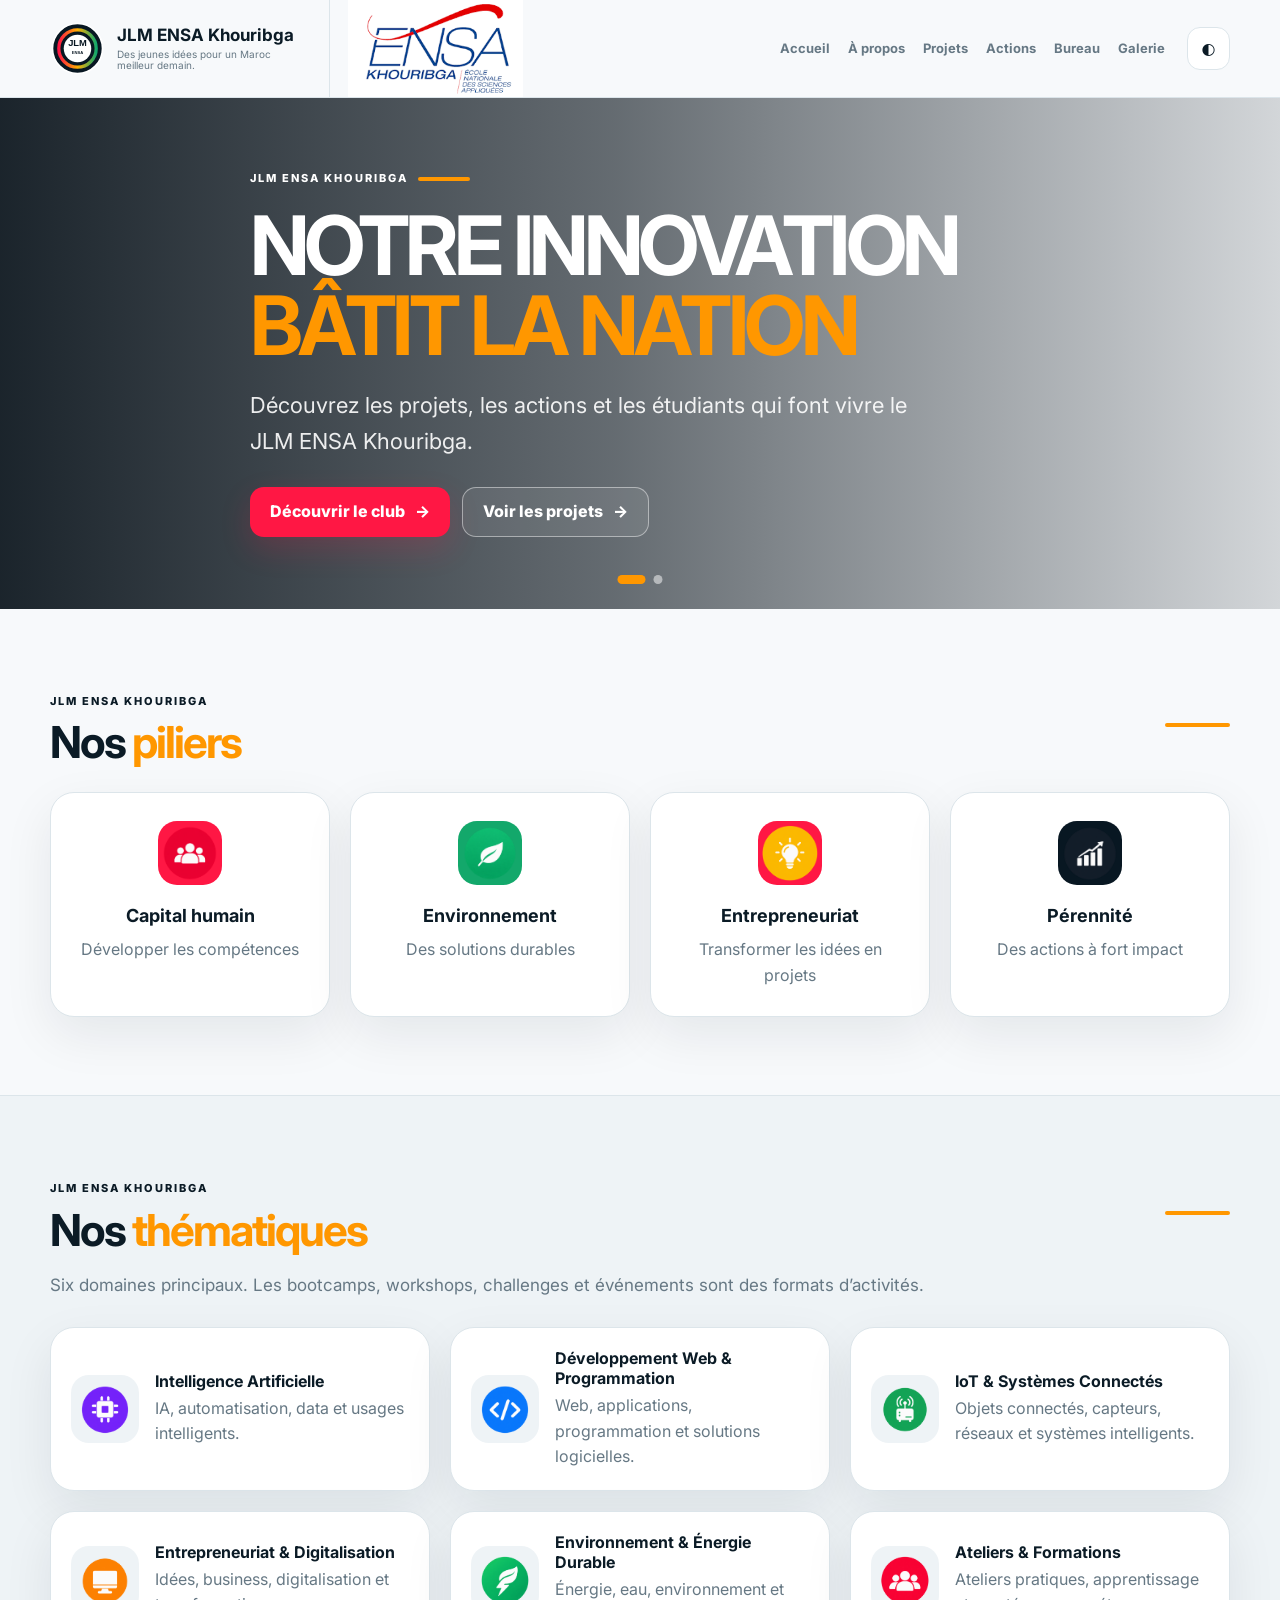
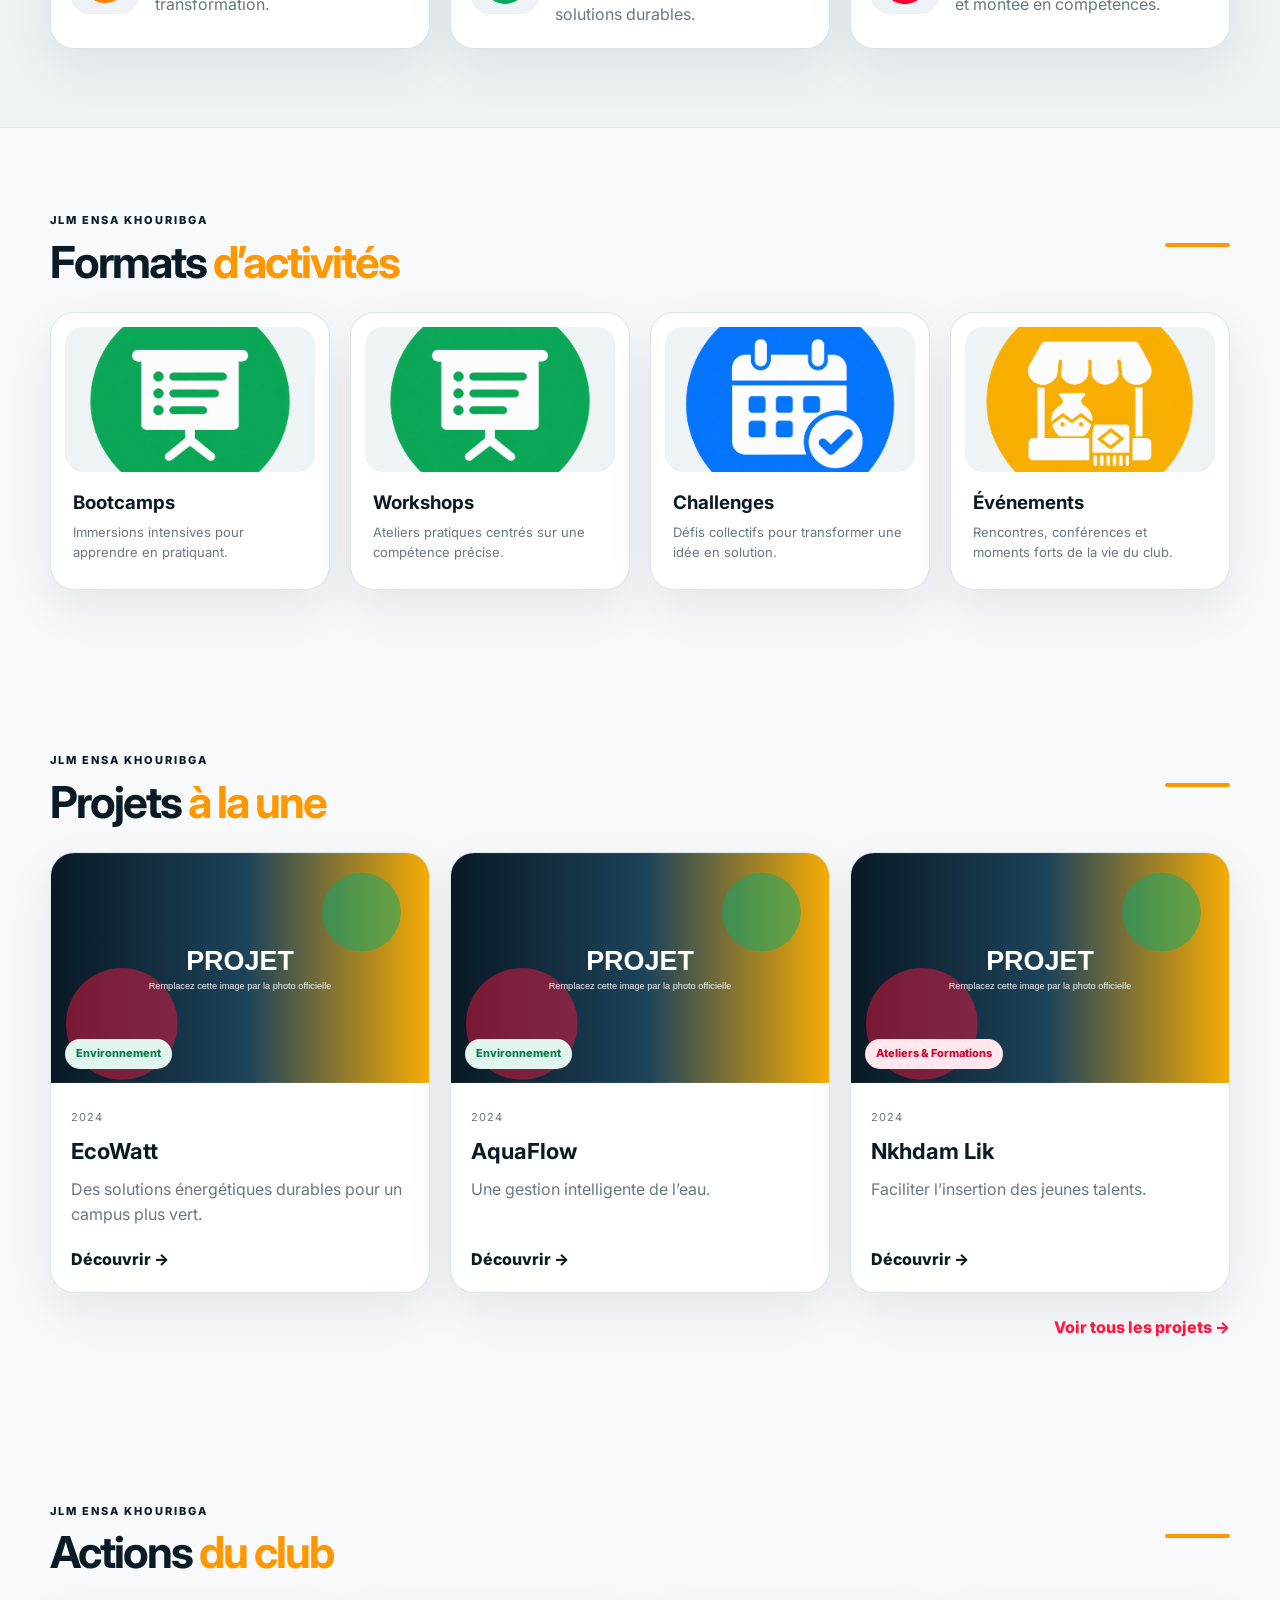
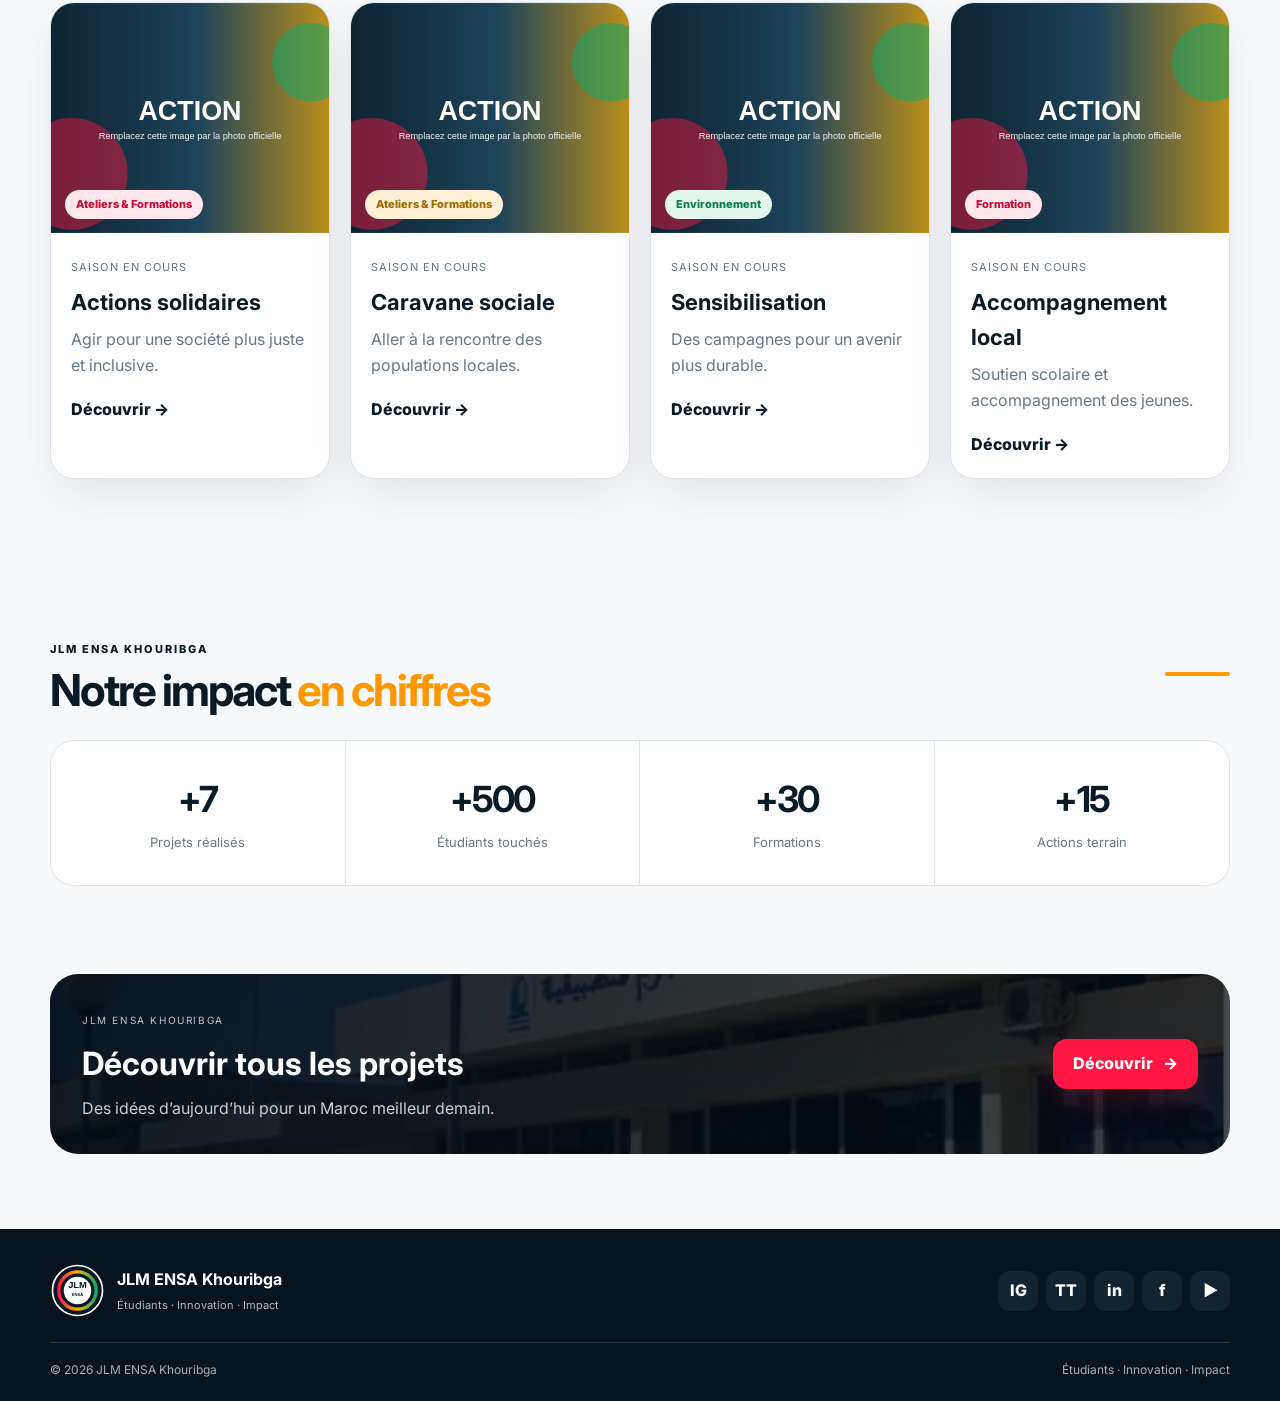
==== index.html @ 19108108 "Rebuild complete JLM ENSA Khouribga website" ====
<!doctype html><html lang="fr"><head><meta charset="utf-8"><meta name="viewport" content="width=device-width,initial-scale=1"><meta name="theme-color" content="#081722"><meta name="description" content="JLM ENSA Khouribga — Étudiants, Innovation, Impact."><title>JLM ENSA Khouribga</title><link rel="icon" href="assets/logo-jlm.svg"><link rel="stylesheet" href="css/style.css"></head><body data-page="home"><div id="app"></div><script src="js/data.js"></script><script src="js/app.js"></script></body></html>
---- css/style.css ----
@import url('https://fonts.googleapis.com/css2?family=Inter:wght@400;500;600;700;800;900&display=swap');
:root{--bg:#f7f9fb;--surface:#fff;--surface2:#eef3f6;--text:#0b1b26;--muted:#667884;--line:#dce5ea;--dark:#081722;--red:#ff1744;--green:#13a86b;--yellow:#ff9700;--shadow:0 18px 50px rgba(8,23,34,.08);--r:24px;--max:1180px}
html.dark{--bg:#071018;--surface:#0c1822;--surface2:#11232e;--text:#f5f8fa;--muted:#9eb0bd;--line:#243844;--shadow:0 18px 50px rgba(0,0,0,.25)}
*{box-sizing:border-box}html{scroll-behavior:smooth}body{margin:0;background:var(--bg);color:var(--text);font-family:Inter,system-ui,sans-serif;line-height:1.6}a{color:inherit;text-decoration:none}button{font:inherit}img{display:block;max-width:100%}.container{width:min(calc(100% - 40px),var(--max));margin:auto}.section{padding:78px 0}.alt{background:var(--surface2);border-block:1px solid var(--line)}
.site-header{position:sticky;top:0;z-index:20;background:color-mix(in srgb,var(--bg) 92%,transparent);backdrop-filter:blur(16px);border-bottom:1px solid var(--line)}.header-inner{min-height:82px;display:flex;align-items:center;gap:22px}.brand{display:flex;align-items:center;gap:12px;min-width:255px}.brand img{width:55px;height:55px}.brand span{display:flex;flex-direction:column;line-height:1.1}.brand b{font-size:17px}.brand small{margin-top:5px;color:var(--muted);font-size:10px;max-width:190px}.ensa-mark{border-left:1px solid var(--line);padding-left:18px}.ensa-mark img{width:175px}.main-nav{margin-left:auto;display:flex;gap:18px;align-items:center}.main-nav a{font-size:13px;font-weight:700;color:var(--muted)}.main-nav a:hover{color:var(--text)}.header-actions{display:flex;gap:8px}.icon-btn{width:43px;height:43px;border:1px solid var(--line);border-radius:13px;background:var(--surface);color:var(--text);cursor:pointer}.menu-toggle{display:none}
.hero{position:relative;min-height:500px;display:flex;align-items:center;background-image:var(--hero);background-position:center;background-size:cover;color:#fff;overflow:hidden}.hero.compact{min-height:360px}.hero-shade{position:absolute;inset:0;background:linear-gradient(90deg,rgba(3,13,21,.9),rgba(3,13,21,.6) 48%,rgba(3,13,21,.15))}.hero-content{position:relative;z-index:2;padding:72px 0;max-width:780px}.eyebrow,.kicker{text-transform:uppercase;letter-spacing:.18em;font-size:11px;font-weight:800}.eyebrow{display:flex;align-items:center;gap:10px}.eyebrow b{width:52px;height:4px;background:var(--yellow);border-radius:99px}.hero h1{font-size:clamp(44px,7vw,82px);line-height:.98;letter-spacing:-.055em;text-transform:uppercase;margin:18px 0}.hero h1 strong{color:var(--yellow)}.hero p{font-size:clamp(17px,2vw,22px);max-width:690px;color:rgba(255,255,255,.9)}.hero-actions{display:flex;flex-wrap:wrap;gap:12px;margin-top:28px}.btn{display:inline-flex;align-items:center;justify-content:center;gap:10px;min-height:50px;padding:0 20px;border:0;border-radius:14px;background:var(--red);color:#fff;font-weight:800;cursor:pointer;box-shadow:0 12px 30px rgba(255,23,68,.18);transition:.2s}.btn:hover{transform:translateY(-2px)}.btn.ghost{background:rgba(255,255,255,.08);border:1px solid rgba(255,255,255,.45);box-shadow:none}.darkbtn{color:var(--text);background:var(--surface);border:1px solid var(--line)}
.section-heading{display:flex;align-items:center;justify-content:space-between;gap:18px;margin-bottom:28px}.section-heading h2{font-size:clamp(30px,4vw,44px);line-height:1;margin:8px 0 0;letter-spacing:-.045em}.section-heading h2 em{font-style:normal;color:var(--yellow)}.section-heading i{width:65px;height:4px;border-radius:99px;background:var(--yellow)}.intro{color:var(--muted);font-size:17px;margin:-8px 0 28px}.grid{display:grid;gap:20px}.grid.two{grid-template-columns:repeat(2,1fr)}.grid.three{grid-template-columns:repeat(3,1fr)}.grid.four{grid-template-columns:repeat(4,1fr)}
.mini-card,.theme,.format,.info,.prose,.person,.leader,.card,.detail-head>div,.detail-head article,.detail-body aside,.detail-body article,.qr{border:1px solid var(--line);background:var(--surface);border-radius:var(--r);box-shadow:var(--shadow)}.mini-card{padding:28px 20px;text-align:center}.round{width:64px;height:64px;border-radius:19px;display:grid;place-items:center;margin:0 auto 17px;color:#fff;overflow:hidden;font-weight:900;font-size:22px}.round img{width:100%;height:100%;object-fit:contain}.red{background:var(--red)}.green{background:var(--green)}.yellow{background:var(--yellow)}.blue{background:#2e7df6}.purple{background:#7b61ff}.dark{background:var(--dark)}.mini-card h3{margin:0 0 6px;font-size:18px}.mini-card p,.theme p,.format p,.info p,.prose p,.person small{margin:0;color:var(--muted)}
.theme{display:flex;align-items:center;gap:16px;padding:20px}.theme-icon{width:68px;height:68px;flex:0 0 68px;border-radius:18px;background:var(--surface2);padding:5px}.theme-icon img{width:100%;height:100%;object-fit:contain;border-radius:50%}.theme h3{font-size:16px;line-height:1.25;margin:0 0 5px}.format{padding:14px}.format>div{height:145px;border-radius:18px;background:var(--surface2);overflow:hidden}.format img{width:100%;height:100%;object-fit:cover}.format h3{margin:16px 8px 4px}.format p{margin:0 8px 12px;font-size:13px}.card{overflow:hidden;display:flex;flex-direction:column;transition:.2s}.card:hover{transform:translateY(-5px);box-shadow:0 26px 60px rgba(8,23,34,.13)}.card-media{position:relative;height:230px;background:var(--surface2)}.card-media img{width:100%;height:100%;object-fit:cover}.pill{position:absolute;left:14px;bottom:14px;border-radius:99px;padding:6px 11px;font-size:11px;font-weight:800;background:#fff;color:#111}.pill.red{background:#ffe7ed;color:#c60a31}.pill.green{background:#e2f6ed;color:#087d4e}.pill.yellow{background:#fff0d6;color:#9c6a00}.card-body{padding:20px}.card-body small{color:var(--muted);font-size:11px;text-transform:uppercase;letter-spacing:.1em}.card-body h3{margin:6px 0 7px;font-size:22px}.card-body p{color:var(--muted);min-height:52px;margin:0 0 18px}.card-body>b,.section-link a{font-weight:800}.section-link{margin-top:22px;text-align:right}.section-link a{color:var(--red)}
.stats{display:grid;grid-template-columns:repeat(4,1fr);border:1px solid var(--line);background:var(--surface);border-radius:var(--r);overflow:hidden}.stats div{text-align:center;padding:30px 12px;border-right:1px solid var(--line)}.stats div:last-child{border-right:0}.stats b{display:block;font-size:36px;letter-spacing:-.05em}.stats span{color:var(--muted);font-size:13px}.cta{margin-top:10px;margin-bottom:75px;padding:32px;border-radius:28px;background:linear-gradient(100deg,rgba(3,13,21,.95),rgba(3,13,21,.72)),url('../assets/photos/hero/ensa-campus.png') center/cover;color:#fff;display:flex;align-items:center;justify-content:space-between;gap:20px}.cta>div>span{font-size:10px;letter-spacing:.16em;color:#b9c7cf}.cta h2{font-size:32px;margin:7px 0}.cta p{margin:0;color:#c5d0d6}
.info{padding:30px;display:flex;gap:18px;align-items:flex-start}.info .round{margin:0;flex:0 0 64px}.info h2{margin:2px 0 7px}.prose{padding:34px}.prose p{font-size:17px}.prose p+p{margin-top:16px}.filters{display:flex;flex-wrap:wrap;gap:9px;margin-bottom:26px}.filters button{border:1px solid var(--line);background:var(--surface);color:var(--text);border-radius:99px;padding:10px 14px;font-weight:700;cursor:pointer}.filters button.active{background:var(--red);color:#fff;border-color:var(--red)}.filter-item[hidden]{display:none!important}
.leader{padding:24px;display:grid;grid-template-columns:290px 1fr;gap:30px;align-items:center}.leader>div:first-child img{width:100%;aspect-ratio:1;border-radius:20px;object-fit:cover}.leader h1{font-size:clamp(34px,5vw,56px);margin:12px 0 0;letter-spacing:-.05em}.leader h3{color:var(--muted);margin:3px 0 15px}.leader p{color:var(--muted);font-size:20px;font-style:italic}.person{overflow:hidden}.person>img{width:100%;aspect-ratio:4/3;object-fit:cover}.person>div{padding:17px;position:relative}.person .round{width:48px;height:48px;border:4px solid var(--surface);position:absolute;top:-28px;left:15px;margin:0}.person h3{margin:18px 0 3px}.person b,.person small{display:block}.person small{margin-top:3px}
.gallery{display:grid;grid-template-columns:repeat(3,1fr);gap:20px}.gallery-item{position:relative;min-height:310px;border:1px solid var(--line);border-radius:24px;overflow:hidden;background:var(--surface)}.gallery-item img{width:100%;height:100%;min-height:310px;object-fit:cover}.gallery-item>div{position:absolute;inset:auto 0 0;padding:55px 20px 18px;background:linear-gradient(transparent,rgba(0,0,0,.78));color:#fff}.gallery-item b,.gallery-item span{display:block}.gallery-item span{font-size:12px;color:#d5dfe4;margin-top:3px}
.back{display:inline-block;color:var(--muted);font-weight:800;margin-bottom:20px}.detail-head{display:grid;grid-template-columns:1.25fr .75fr;gap:22px}.detail-head>div{min-height:410px;overflow:hidden}.detail-head>div img{width:100%;height:100%;object-fit:cover}.detail-head article{padding:34px;display:flex;flex-direction:column;justify-content:center}.detail-head article small{color:var(--muted);margin-top:15px}.detail-head h1{font-size:clamp(44px,6vw,72px);line-height:.98;letter-spacing:-.055em;margin:14px 0}.detail-head p{font-size:20px;color:var(--muted)}.detail-body{display:grid;grid-template-columns:1.25fr .75fr;gap:22px;margin-top:22px}.detail-body article{padding:10px 28px 32px;box-shadow:none}.detail-body article .section-heading{margin-top:28px}.detail-body article>p{color:var(--muted);font-size:17px}.detail-body ul{padding-left:20px}.detail-body li{padding:9px 0;color:var(--muted)}.result-grid{display:grid;grid-template-columns:repeat(3,1fr);gap:10px}.result-grid div{border:1px solid var(--line);border-radius:15px;padding:16px}.result-grid b,.result-grid span{display:block}.result-grid b{color:var(--red);font-size:12px}.result-grid span{font-weight:700;margin-top:5px}.detail-body aside{height:max-content;padding:24px;position:sticky;top:105px}.detail-body aside span{font-size:10px;letter-spacing:.15em;color:var(--muted)}.detail-body aside h3{font-size:28px;margin:7px 0}.detail-body aside p{color:var(--muted)}
.empty{text-align:center;min-height:55vh}.empty h1{font-size:48px}.qr{margin:70px auto;padding:36px;display:grid;grid-template-columns:1fr 320px;gap:30px;align-items:center}.qr h1{font-size:clamp(36px,5vw,60px);line-height:1;margin:12px 0}.qr p{color:var(--muted);font-size:17px}.qr code{display:block;padding:12px;border-radius:12px;background:var(--surface2);word-break:break-all;margin:20px 0;color:var(--muted)}.qrbox{display:grid;place-items:center;min-height:300px;background:#fff;border-radius:22px;border:1px solid var(--line)}
footer{background:#07141d;color:#fff;padding:34px 0 22px}.footer-top{display:flex;justify-content:space-between;align-items:center;gap:20px;padding-bottom:24px;border-bottom:1px solid rgba(255,255,255,.14)}.footer-brand{display:flex;align-items:center;gap:12px}.footer-brand img{width:55px}.footer-brand small{display:block;color:#a8bbc6;font-size:11px;margin-top:4px}.socials{display:flex;gap:8px}.socials a{width:40px;height:40px;border-radius:12px;background:#102531;display:grid;place-items:center;font-weight:800}.footer-bottom{display:flex;justify-content:space-between;gap:20px;padding-top:17px;color:#9fb2bd;font-size:12px}
.home .slide{position:absolute;inset:0;background:var(--hero) center/cover;opacity:0;transform:scale(1.03);transition:opacity .8s,transform 1.2s}.home .slide.active{opacity:1;transform:scale(1)}.home .hero-shade{z-index:1}.home .hero-content{z-index:2}.dots{position:absolute;z-index:4;bottom:25px;left:50%;transform:translateX(-50%);display:flex;gap:8px}.dots button{width:9px;height:9px;border:0;border-radius:99px;background:rgba(255,255,255,.5);padding:0;cursor:pointer}.dots button.active{width:28px;background:var(--yellow)}
@media(max-width:1050px){.main-nav{display:none;position:absolute;left:0;right:0;top:82px;background:var(--bg);border-bottom:1px solid var(--line);padding:18px 20px;flex-direction:column;align-items:stretch}.main-nav.open{display:flex}.menu-toggle{display:block}.ensa-mark{display:none}.grid.four{grid-template-columns:repeat(2,1fr)}}
@media(max-width:760px){.container{width:min(calc(100% - 24px),var(--max))}.section{padding:52px 0}.brand{min-width:0}.brand img{width:48px}.brand b{font-size:14px}.brand small{font-size:9px}.hero,.hero.compact{min-height:430px}.hero-content{padding:58px 0}.hero h1{font-size:48px}.hero-actions{flex-direction:column;align-items:stretch}.grid.two,.grid.three,.grid.four,.gallery,.detail-head,.detail-body,.qr{grid-template-columns:1fr}.stats{grid-template-columns:1fr 1fr}.stats div{border-bottom:1px solid var(--line)}.stats div:nth-child(2){border-right:0}.stats div:nth-child(3),.stats div:nth-child(4){border-bottom:0}.leader{grid-template-columns:1fr}.result-grid{grid-template-columns:1fr}.cta{flex-direction:column;align-items:flex-start}.footer-top,.footer-bottom{flex-direction:column;align-items:flex-start}.detail-body aside{position:static}.gallery-item{min-height:250px}.gallery-item img{min-height:250px}}
@media(prefers-reduced-motion:reduce){*{scroll-behavior:auto!important;transition:none!important}.home .slide{transition:none}}
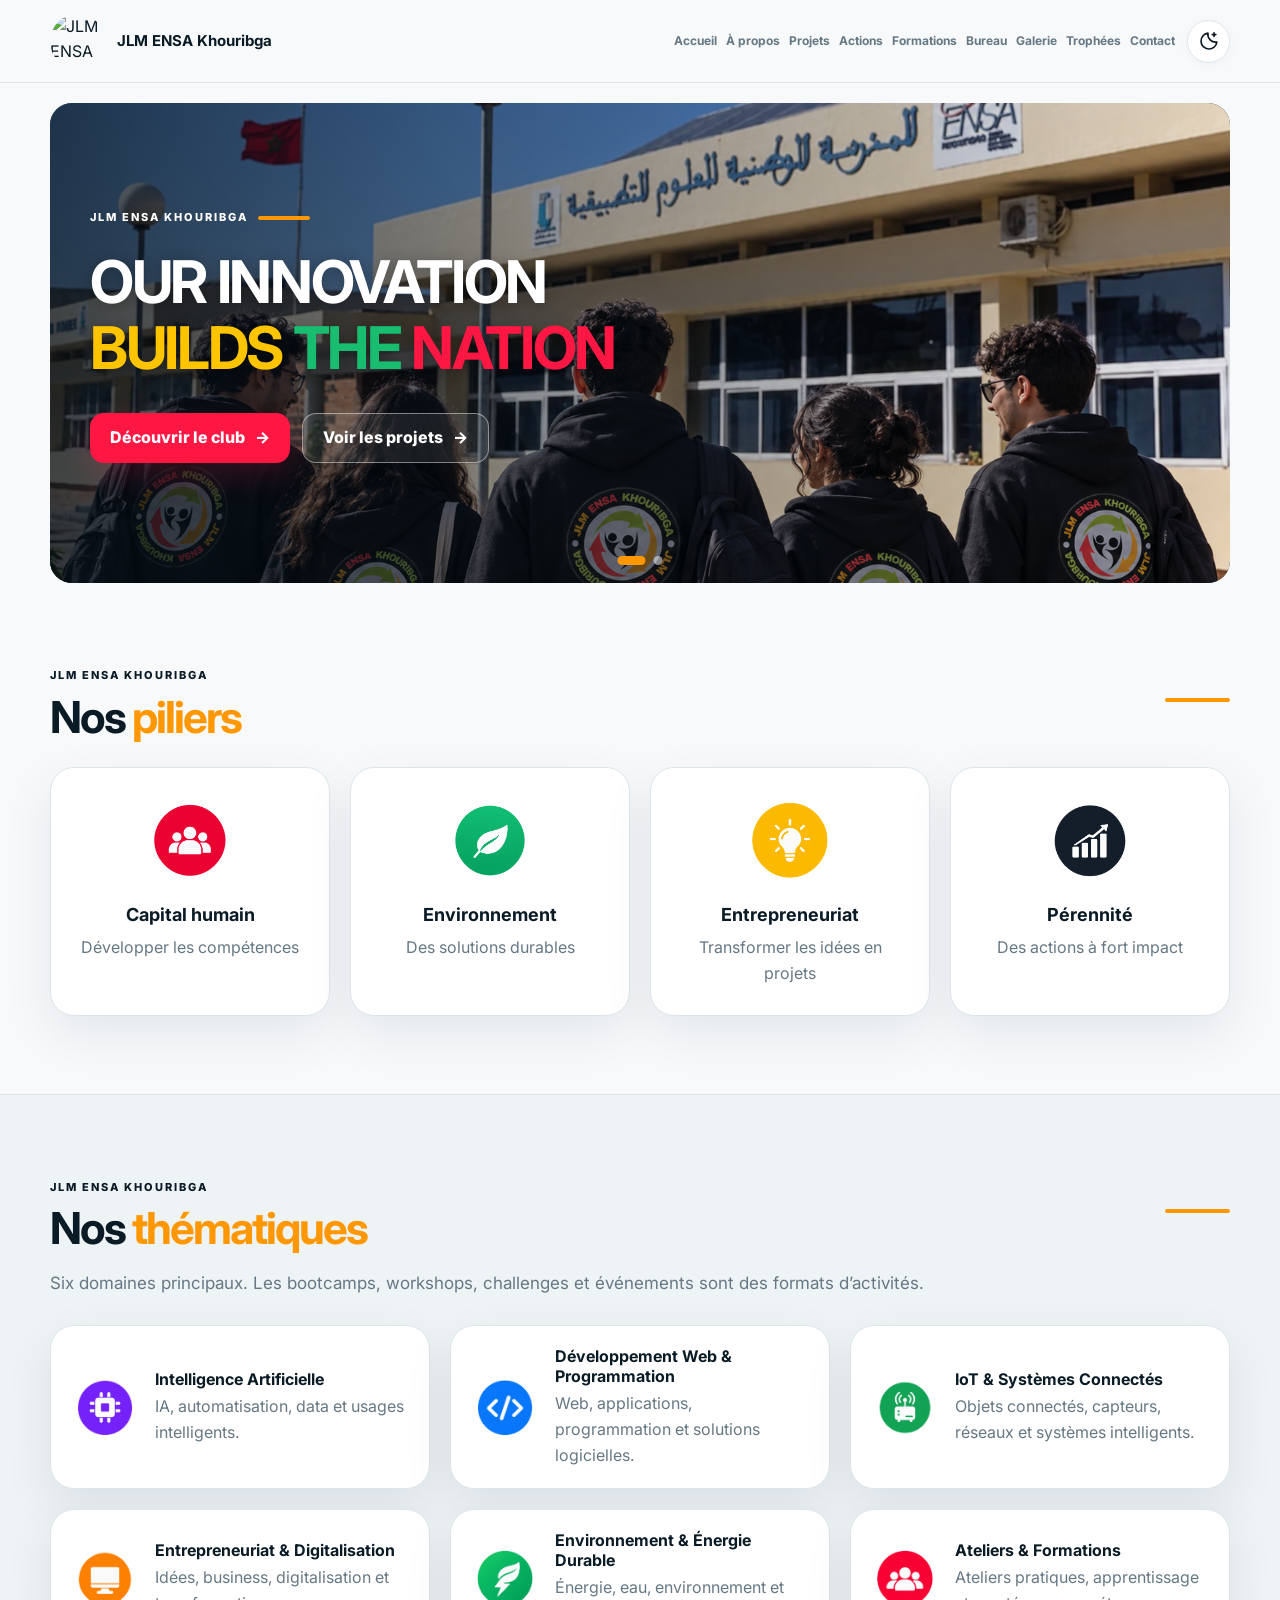
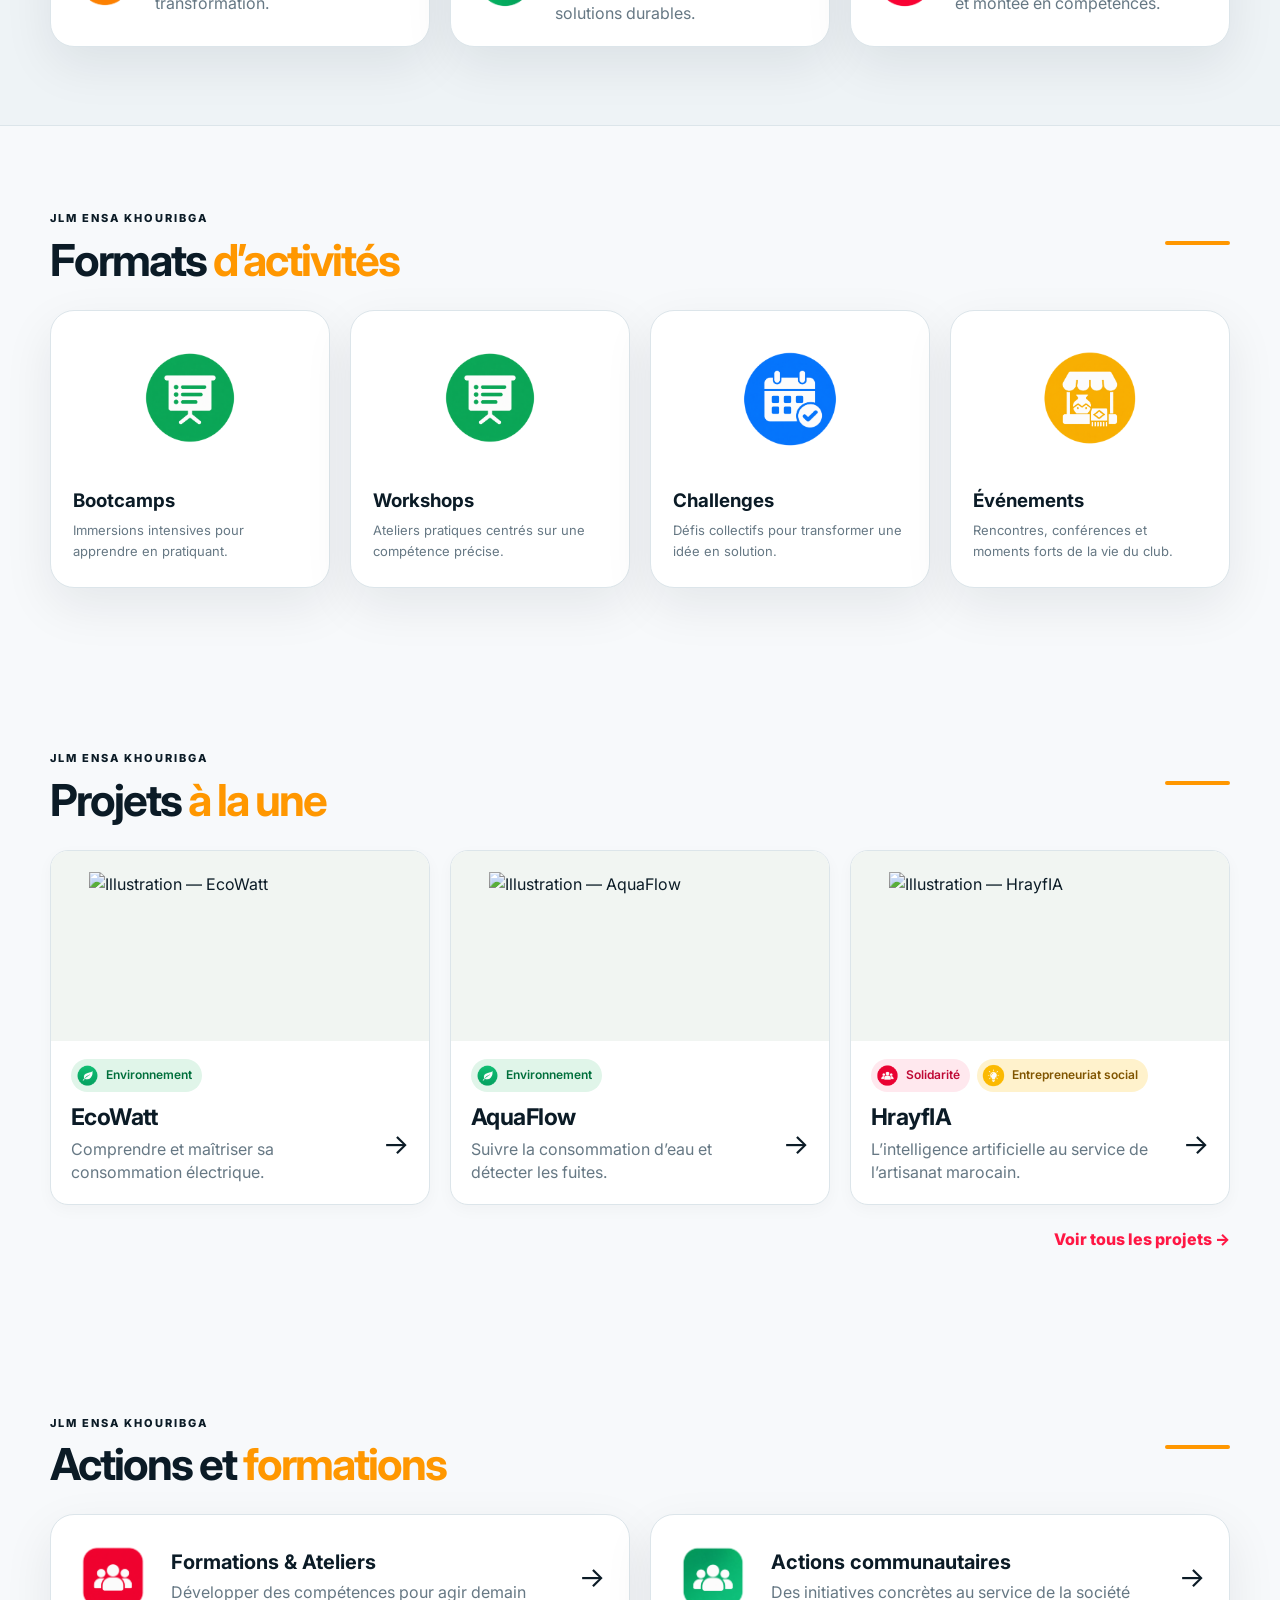
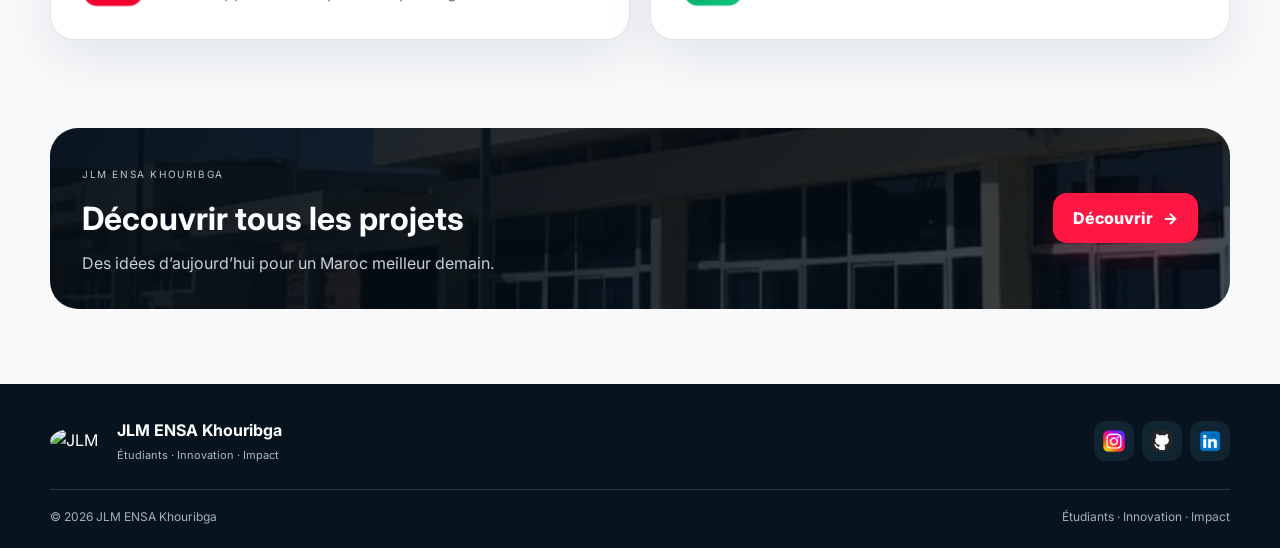
==== commit 49b8cf97: "Version 2 - code et design du site JLM" ====
--- a/index.html
+++ b/index.html
@@ -1 +1 @@
-<!doctype html><html lang="fr"><head><meta charset="utf-8"><meta name="viewport" content="width=device-width,initial-scale=1"><meta name="theme-color" content="#081722"><meta name="description" content="JLM ENSA Khouribga — Étudiants, Innovation, Impact."><title>JLM ENSA Khouribga</title><link rel="icon" href="assets/logo-jlm.svg"><link rel="stylesheet" href="css/style.css"></head><body data-page="home"><div id="app"></div><script src="js/data.js"></script><script src="js/app.js"></script></body></html>
+<!doctype html><html lang="fr"><head><meta charset="utf-8"><meta name="viewport" content="width=device-width,initial-scale=1"><meta name="theme-color" content="#081722"><meta name="description" content="JLM ENSA Khouribga — Étudiants, Innovation, Impact."><title>JLM ENSA Khouribga</title><link rel="icon" href="assets/icon-pack-archive/ensa/jlm_logo.jpeg"><link rel="stylesheet" href="css/style.css"></head><body data-page="home"><div id="app"></div><script src="js/data.js"></script><script src="js/app.js"></script></body></html>
--- a/css/style.css
+++ b/css/style.css
@@ -18,3 +18,404 @@
 @media(max-width:1050px){.main-nav{display:none;position:absolute;left:0;right:0;top:82px;background:var(--bg);border-bottom:1px solid var(--line);padding:18px 20px;flex-direction:column;align-items:stretch}.main-nav.open{display:flex}.menu-toggle{display:block}.ensa-mark{display:none}.grid.four{grid-template-columns:repeat(2,1fr)}}
 @media(max-width:760px){.container{width:min(calc(100% - 24px),var(--max))}.section{padding:52px 0}.brand{min-width:0}.brand img{width:48px}.brand b{font-size:14px}.brand small{font-size:9px}.hero,.hero.compact{min-height:430px}.hero-content{padding:58px 0}.hero h1{font-size:48px}.hero-actions{flex-direction:column;align-items:stretch}.grid.two,.grid.three,.grid.four,.gallery,.detail-head,.detail-body,.qr{grid-template-columns:1fr}.stats{grid-template-columns:1fr 1fr}.stats div{border-bottom:1px solid var(--line)}.stats div:nth-child(2){border-right:0}.stats div:nth-child(3),.stats div:nth-child(4){border-bottom:0}.leader{grid-template-columns:1fr}.result-grid{grid-template-columns:1fr}.cta{flex-direction:column;align-items:flex-start}.footer-top,.footer-bottom{flex-direction:column;align-items:flex-start}.detail-body aside{position:static}.gallery-item{min-height:250px}.gallery-item img{min-height:250px}}
 @media(prefers-reduced-motion:reduce){*{scroll-behavior:auto!important;transition:none!important}.home .slide{transition:none}}
+
+/* Archive artwork already includes its own colored background. */
+.brand img,.footer-brand>img{object-fit:contain;border-radius:50%;flex-shrink:0}
+.ensa-mark{flex-shrink:0}
+.ensa-mark img{object-fit:contain;background:#fff;border-radius:6px}
+.mini-card .round{width:88px;height:88px;border-radius:50%;background:transparent}
+.theme-icon{background:transparent;padding:0}
+.format>div{background:transparent;display:grid;place-items:center}
+.format img{width:110px;height:110px;object-fit:contain}
+.action-shortcuts .info{align-items:center;padding:24px;gap:20px}
+.action-shortcuts img{width:76px;height:76px;object-fit:contain;flex-shrink:0}
+.action-shortcuts h3{margin:0 0 5px;font-size:20px;line-height:1.3}
+.action-shortcuts .info>span{margin-left:auto;font-size:28px}
+.stats .stat{display:flex;align-items:center;justify-content:center;gap:16px;background:transparent;text-align:left}
+.stats .stat>img{width:62px;height:62px;object-fit:contain;flex-shrink:0}
+.stats .stat-copy{padding:0;border:0;text-align:left}
+.stats .stat.red b{color:#ff003b}.stats .stat.green b{color:#008c48}.stats .stat.yellow b{color:#ffb600}
+.stats .stat span{display:block;line-height:1.4}
+.socials img{width:30px;height:30px;object-fit:contain}
+.social-pending{width:40px;height:40px;display:grid;place-items:center;opacity:.5;cursor:default}
+.cta{background-image:linear-gradient(100deg,rgba(3,13,21,.95),rgba(3,13,21,.72)),url('../assets/icon-pack-archive/ensa/ensa.jpeg')}
+@media(max-width:1050px){.ensa-mark{display:block;margin-left:auto}.header-actions{margin-left:auto}}
+@media(max-width:760px){.header-inner{gap:10px;flex-wrap:wrap;padding-block:10px}.ensa-mark{padding-left:10px}.ensa-mark img{width:110px}.header-actions{gap:5px}.icon-btn{width:36px;height:36px}.brand{gap:8px}.brand b{font-size:12px}.brand small{max-width:150px}.stats .stat{padding:20px 10px;gap:10px}.stats .stat>img{width:42px;height:42px}.stats b{font-size:28px}.stats span{font-size:11px}.action-shortcuts .info{padding:20px;gap:14px}.action-shortcuts img{width:60px;height:60px}.main-nav{top:100%}}
+@media(max-width:440px){.header-inner .brand{flex:1}.header-inner .ensa-mark{order:3;width:100%;padding:6px 0 0;border:0;margin:0;display:flex;justify-content:center}.ensa-mark img{width:130px}.action-shortcuts h3{font-size:17px}}
+
+/* Bureau: each role badge overlaps the edge of its member's portrait. */
+body[data-page="team"] .hero{min-height:460px;background-position:center 58%}
+body[data-page="team"] .hero-content{max-width:var(--max)}
+body[data-page="team"] .hero h1{max-width:700px;font-size:clamp(40px,6vw,68px)}
+body[data-page="team"] .hero p{max-width:510px}
+body[data-page="team"] .hero-shade{background:linear-gradient(90deg,rgba(3,13,21,.88),rgba(3,13,21,.5) 48%,rgba(3,13,21,.08))}
+.team-lead-section{position:relative;margin-top:-22px;padding-top:0;scroll-margin-top:110px}
+.team-leader{grid-template-columns:minmax(220px,320px) 1fr;padding:30px;gap:46px;background:linear-gradient(120deg,var(--surface),color-mix(in srgb,var(--red) 5%,var(--surface)))}
+.member-portrait{position:relative}
+.member-portrait>img{width:100%;aspect-ratio:4/3;object-fit:cover;border-radius:16px;background:var(--surface2)}
+.member-role-icon{position:absolute;bottom:-20px;left:10px;width:74px;height:74px;padding:8px;display:grid;place-items:center;border:3px solid var(--surface);border-radius:50%;background:var(--surface);box-shadow:0 4px 15px #08172220}
+.member-role-icon img{width:100%;height:100%;object-fit:contain}
+.team-leader>.member-portrait>img{aspect-ratio:1;object-fit:cover}
+.team-leader .member-role-icon{top:-14px;left:-14px;bottom:auto;width:88px;height:88px}
+.team-leader .member-role-icon img{width:100%;height:100%;border-radius:0;object-fit:contain}
+.member-label{display:inline-block;padding:5px 12px;border-radius:7px;color:var(--red);background:color-mix(in srgb,var(--red) 10%,var(--surface));font-size:14px;font-weight:700}
+.team-leader h2{font-size:clamp(28px,4vw,44px);line-height:1.15;margin:20px 0 12px;letter-spacing:-.035em}
+.team-leader .leader-motto{max-width:360px;color:var(--muted);font-size:21px;font-style:italic}
+.team-members{padding-top:0}
+.team-person{padding:14px;overflow:visible}
+.team-person>.member-portrait{padding:0}
+.team-person>.member-copy{padding:30px 4px 10px}
+.team-person h3{font-size:18px;line-height:1.45;margin:0;overflow-wrap:break-word}
+.member-copy .member-role{margin:6px 0;color:var(--muted);font-size:16px;font-style:normal}
+.member-copy .member-field{font-style:normal;font-size:15px}
+@media(min-width:761px) and (max-width:1050px){.team-grid{grid-template-columns:repeat(2,minmax(0,1fr))}}
+@media(max-width:760px){.team-leader{grid-template-columns:1fr;padding:24px;gap:20px}.team-leader>.member-portrait{width:100%;max-width:360px;margin:auto}.team-leader .member-role-icon{width:76px;height:76px;left:-10px;top:-10px}.team-grid{grid-template-columns:1fr}.team-lead-section{scroll-margin-top:170px}body[data-page="team"] .hero{min-height:420px}.team-leader h2{margin-top:14px}}
+
+/* About page: dedicated layout, keeping the club history intact. */
+body[data-page="about"] main{padding-top:0}
+body[data-page="about"] .section{padding-block:28px}
+body[data-page="about"] .section-heading{justify-content:flex-start;margin-bottom:24px}
+body[data-page="about"] .section-heading .kicker{display:none}
+body[data-page="about"] .section-heading h2{font-size:32px;letter-spacing:-.03em;margin:0}
+body[data-page="about"] .section-heading h2 em{color:var(--text)}
+body[data-page="about"] .section-heading i{width:58px;height:3px;background:#ffbd00}
+.about-hero{width:min(calc(100% - 40px),var(--max));margin:auto;min-height:480px;border-radius:0 0 22px 22px;background-position:center}
+.about-hero .hero-content{width:100%;max-width:none;padding:48px 38px}
+.about-hero h1{font-size:clamp(42px,5.6vw,66px);letter-spacing:-.035em}
+.about-hero h1 strong{color:#ffc400}.about-hero h1 strong span{color:#009647}
+.about-hero p{line-height:1.35;max-width:420px}
+.about-hero .hero-shade{background:linear-gradient(90deg,rgba(3,13,21,.88),rgba(3,13,21,.5) 45%,rgba(3,13,21,.06))}
+.about-quote{position:absolute;z-index:2;right:30px;bottom:28px;margin:0;max-width:240px;font-family:Georgia,serif;font-size:24px;font-style:italic;line-height:1.25;text-align:center;transform:rotate(-6deg);text-shadow:0 2px 8px #000}
+.about-quote::after{content:"";display:block;width:100px;height:4px;background:#ffc400;margin:14px auto 0}
+.about-purpose-card{padding:28px;border-radius:20px;background:var(--surface2)}
+.about-purpose-card h2{display:flex;align-items:center;gap:22px;font-size:27px;line-height:1.2;margin:0 0 24px;letter-spacing:-.035em}
+.about-purpose-card h2::before{content:"";width:55px;height:3px;background:#ffbd00;flex-shrink:0}
+.about-purpose-card>div{display:flex;align-items:center;gap:26px}
+.about-purpose-card img{width:108px;height:108px;object-fit:contain;flex-shrink:0}
+.about-purpose-card p{margin:0;color:var(--muted);font-size:18px;line-height:1.55}
+.about-values .mini-card{border:0;background:transparent;box-shadow:none;padding:0 8px}
+.about-values .mini-card .round{width:104px;height:104px;margin-bottom:12px}
+.about-values .mini-card h3,.about-pillars .mini-card h3{font-size:19px;line-height:1.3}
+.about-values .mini-card p,.about-pillars .mini-card p{font-size:16px;line-height:1.5}
+.about-pillars .mini-card{padding:28px 18px;background:var(--surface2);box-shadow:none;border-radius:16px}
+.about-pillars .mini-card .round{width:76px;height:76px;border-radius:0;margin-bottom:16px}
+.about-cta{position:relative;isolation:isolate;overflow:hidden;display:flex;align-items:center;justify-content:space-between;gap:24px;margin-block:18px 32px;padding:30px;border-radius:20px;background:var(--surface2)}
+.about-cta::after{content:"";position:absolute;z-index:-1;right:-70px;bottom:-190px;width:300px;height:300px;border:45px solid color-mix(in srgb,var(--green) 12%,transparent);border-radius:50%}
+.about-cta h2{font-size:30px;margin:0 0 4px;letter-spacing:-.035em}.about-cta h2::before{content:"";display:block;width:56px;height:3px;background:#ffbd00;margin-bottom:18px}
+.about-cta p{margin:0;color:var(--muted)}.about-cta .btn{flex-shrink:0}
+@media(max-width:1050px){.about-purpose-card{padding:24px}.about-purpose-card>div{gap:18px}.about-purpose-card img{width:80px;height:80px}.about-purpose-card h2{font-size:24px;gap:16px}.about-purpose-card h2::before{width:35px}}
+@media(max-width:760px){.about-hero{width:calc(100% - 24px)}.about-hero .hero-content{padding:38px 24px}.about-quote{position:relative;right:auto;bottom:auto;align-self:flex-end;margin:0 26px 30px;font-size:19px}.about-hero{flex-direction:column;align-items:stretch}.about-values .grid,.about-pillars .grid{grid-template-columns:repeat(2,minmax(0,1fr));gap:24px 14px}.about-values .mini-card .round{width:84px;height:84px}.about-pillars .mini-card{padding:22px 10px}.about-cta{flex-direction:column;align-items:flex-start;padding:24px}.about-cta .btn{width:100%}body[data-page="about"] .section-heading h2{font-size:28px}}
+@media(max-width:380px){.about-purpose-card>div{flex-direction:column;align-items:flex-start}.about-values .grid,.about-pillars .grid{grid-template-columns:1fr}}
+
+/* Projects: report-based criteria and direct project links. */
+.sr-only{position:absolute;width:1px;height:1px;padding:0;margin:-1px;overflow:hidden;clip-path:inset(50%);white-space:nowrap;border:0}
+body[data-page="projects"] .hero{width:min(calc(100% - 40px),var(--max));margin:auto;border-radius:0 0 22px 22px;min-height:310px}
+body[data-page="projects"] .hero-content{width:100%;max-width:none;padding:45px 38px}
+body[data-page="projects"] .hero h1{font-size:clamp(44px,6vw,70px)}
+body[data-page="projects"] .hero p{max-width:530px}
+.projects-section{padding:30px 0 38px}
+.project-filters{gap:12px;margin-bottom:10px}
+.project-filters button{display:flex;align-items:center;gap:10px;padding:8px 18px;font-weight:500;min-height:52px}
+.project-filters button:first-child{padding-inline:28px}
+.project-filters img{width:36px;height:36px;object-fit:contain;flex-shrink:0}
+.project-count{font-size:13px;color:var(--muted);margin:0 0 20px}
+.project-grid{gap:26px;align-items:start}
+.project-filter-item[hidden]{display:none!important}
+.project-card{display:block;border:1px solid var(--line);border-radius:18px;background:var(--surface);box-shadow:0 5px 16px #08172208;overflow:hidden;height:100%;transition:border-color .2s,box-shadow .2s}
+.project-card:hover{border-color:color-mix(in srgb,var(--green) 45%,var(--line));box-shadow:0 8px 24px #08172212}
+.project-card-heading{display:flex;align-items:center;justify-content:space-between;gap:18px;margin-top:12px}
+.project-card-heading h3{margin:0 0 6px;font-size:23px;line-height:1.2;letter-spacing:-.025em;overflow-wrap:anywhere}
+.project-card-heading p{margin:0}
+.project-card:hover .project-arrow{transform:translateX(4px)}
+.project-cover{height:190px;position:relative;background:var(--surface2);overflow:hidden}
+.project-cover>img{width:100%;height:100%;object-fit:cover}
+.project-cover.illustrated{display:grid;place-items:center;background:radial-gradient(ellipse at 25% 10%,#ffe8a6,transparent 65%),linear-gradient(125deg,#f0f6f3,#d9eae3)}
+.project-cover.illustrated>img{width:120px;height:120px;object-fit:contain}
+.project-planned{position:absolute;top:12px;right:12px;padding:5px 12px;border-radius:99px;background:var(--surface);color:var(--text);font-size:12px;font-weight:700}
+.project-card-body{padding:18px 20px 20px}
+.project-badges{display:flex;flex-wrap:wrap;gap:7px;align-items:center}
+.project-badge{display:inline-flex;align-items:center;gap:6px;border-radius:99px;padding:4px 10px 4px 4px;font-size:12px;font-weight:600;line-height:1.35}
+.project-badge img{width:25px;height:25px;object-fit:contain;flex-shrink:0}
+.project-badge.red{background:#ffe8ee;color:#bf0935}.project-badge.green{background:#e0f5e9;color:#006f3c}.project-badge.yellow{background:#fff2cc;color:#805500}
+.project-short{display:block;color:var(--muted);font-size:16px;line-height:1.45}
+.project-arrow{font-size:28px;flex-shrink:0;transition:transform .2s}
+.project-featured{display:grid;grid-template-columns:1fr 1fr auto;align-items:center;gap:26px;padding:24px 28px;border-radius:20px;margin-bottom:36px;background:color-mix(in srgb,var(--green) 7%,var(--surface))}
+.featured-label{display:inline-block;background:#00894c;color:white;padding:5px 14px;border-radius:99px;font-size:13px;font-weight:600}
+.project-featured h2{font-size:30px;line-height:1.2;margin:12px 0 6px}.project-featured p{color:var(--muted);margin:0 0 12px}
+.project-featured>img{width:100%;height:175px;object-fit:cover;border-radius:15px}
+.project-featured .btn{border-radius:99px}
+.project-description{max-width:960px;margin:32px auto 0}
+.project-description .description-panel{--panel-accent:#edb000;margin-bottom:22px;padding:28px 30px;border:1px solid var(--line);border-left:4px solid var(--panel-accent);border-radius:18px;background:var(--surface);box-shadow:0 5px 20px #08172204}
+.project-description .project-impact{--panel-accent:#13a86b;background:linear-gradient(110deg,color-mix(in srgb,var(--green) 8%,var(--surface)),var(--surface))}
+.project-description .project-technologies{--panel-accent:#2e7df6}
+.project-description h2{display:flex;align-items:center;gap:14px;font-size:24px;line-height:1.3;margin:0 0 18px;letter-spacing:-.025em}
+.description-icon{display:grid;place-items:center;flex-shrink:0;width:42px;height:42px}
+.description-icon img{width:100%;height:100%;object-fit:contain}
+.project-description p{color:var(--muted);font-size:17px;line-height:1.8;margin:0}
+.technology-list{display:flex;flex-wrap:wrap;gap:10px;list-style:none;padding:0;margin:0}
+.technology-list li{display:flex;align-items:center;gap:8px;padding:8px 13px;background:color-mix(in srgb,#2e7df6 5%,var(--surface));border:1px solid color-mix(in srgb,#2e7df6 16%,var(--line));border-radius:9px;font-size:14px}
+.technology-list li::before{content:"";width:6px;height:6px;border-radius:50%;background:#2e7df6;flex-shrink:0}
+.project-detail .detail-head h1{font-size:clamp(32px,4.5vw,60px);overflow-wrap:anywhere;line-height:1.1}
+.project-detail .project-cover{height:100%}
+.project-detail .project-cover.illustrated>img{width:180px;height:180px}
+.project-card:focus-visible,.project-filters button:focus-visible{outline:3px solid var(--green);outline-offset:5px}
+@media(max-width:1050px){.project-featured{grid-template-columns:1fr 1fr}.project-featured .btn{grid-column:1/-1;justify-self:start}}
+@media(max-width:760px){body[data-page="projects"] .hero{width:calc(100% - 24px);min-height:280px}body[data-page="projects"] .hero-content{padding:36px 24px}.project-filters{gap:8px}.project-filters button{font-size:13px;padding:6px 12px;min-height:44px}.project-filters img{width:28px;height:28px}.project-grid{grid-template-columns:1fr}.project-cover{height:180px}.project-card-body{padding:16px}.project-card-heading h3{font-size:21px}.project-featured{grid-template-columns:1fr;padding:22px}.project-featured .btn{width:100%}.project-detail .detail-head>div{min-height:230px}.project-detail .detail-head article{padding:24px}.project-description{padding:0 6px}}
+
+/* Contact */
+body[data-page="contact"] .hero{width:min(calc(100% - 40px),var(--max));margin:auto;min-height:360px;border-radius:0 0 20px 20px}
+body[data-page="contact"] .hero-content{max-width:none;width:100%;padding:44px 38px}
+body[data-page="contact"] .hero h1{text-transform:none;font-size:clamp(48px,7vw,76px)}
+body[data-page="contact"] .hero p{max-width:490px;line-height:1.5}
+.contact-panel{position:relative;border:1px solid var(--line);border-radius:22px;padding:30px;background:var(--surface);box-shadow:0 8px 28px #08172206;margin-bottom:20px}
+.contact-form-panel{margin-top:-12px;scroll-margin-top:130px}
+.contact-panel h2{display:flex;align-items:center;gap:22px;margin:0 0 12px;font-size:clamp(24px,3vw,32px);line-height:1.3;letter-spacing:-.03em}
+.contact-panel h2::after{content:"";width:46px;height:3px;background:#ffbd00;flex-shrink:0}
+.contact-intro{color:var(--muted);font-size:18px;line-height:1.6;margin:0 0 22px}
+.contact-field{display:flex;align-items:center;gap:22px;position:relative;padding:16px 20px;border:1px solid var(--line);border-radius:13px;background:var(--bg);margin-bottom:14px}
+.contact-field>img{width:28px;height:28px;object-fit:contain;flex-shrink:0}
+.contact-field input,.contact-field textarea{width:100%;min-width:0;background:transparent;border:0;color:var(--text);font:inherit;font-size:17px;outline:none}
+.contact-field input::placeholder,.contact-field textarea::placeholder{color:var(--muted);opacity:1}
+.contact-field:focus-within{outline:2px solid var(--green);outline-offset:2px}
+.contact-message{align-items:flex-start;padding-bottom:35px}
+.contact-message textarea{resize:vertical;min-height:130px}
+.message-count{position:absolute;right:18px;bottom:10px;color:var(--muted);font-size:13px}
+.contact-submit{width:100%;font-size:18px;min-height:56px;gap:26px}
+.contact-status{color:var(--muted);font-size:14px;margin:12px 0 0}.contact-status:empty{display:none}
+.contact-coordinates{display:grid;grid-template-columns:1fr 1fr;gap:30px}
+.contact-coordinate{display:flex;align-items:center;gap:22px;margin:28px 0}
+.contact-coordinate>img{width:64px;height:64px;object-fit:contain;flex-shrink:0}
+.contact-coordinate h3,.contact-follow h3{margin:0 0 5px;font-size:19px;line-height:1.3}
+.contact-coordinate address,.contact-coordinate a{font-style:normal;color:var(--muted);font-size:16px;line-height:1.5;overflow-wrap:anywhere}
+.contact-coordinate a:hover{color:var(--red)}
+.contact-follow{border-top:1px solid var(--line);padding-top:18px}
+.contact-follow .socials{margin-top:12px;gap:16px}
+.contact-follow .socials a{background:transparent}
+.contact-follow .socials img{width:40px;height:40px}
+.contact-map{position:relative;min-height:370px;border-radius:16px;overflow:hidden;background:var(--surface2)}
+.contact-map iframe{width:100%;height:100%;min-height:370px;border:0;display:block}
+.map-link{position:absolute;left:14px;right:14px;bottom:14px;display:flex;align-items:center;justify-content:center;gap:10px;padding:14px;background:var(--surface);border:1px solid var(--line);border-radius:10px;box-shadow:0 4px 15px #08172220;font-size:15px}
+.map-link img{width:23px;height:23px;object-fit:contain}
+.contact-cta{display:flex;align-items:center;justify-content:space-between;gap:24px;padding:32px;margin-block:20px 30px;border-radius:18px;color:white;background:linear-gradient(90deg,#03121bef,#03121bc7),url('../assets/icon-pack-archive/ensa/ensa.jpeg') center/cover}
+.contact-cta h2{margin:0 0 6px;font-size:28px;line-height:1.3}.contact-cta p{margin:0;color:#d2dde0}.contact-cta .btn{flex-shrink:0}
+@media(min-width:1051px) and (max-width:1250px){.header-inner{gap:12px}.main-nav{gap:10px}.ensa-mark img{width:130px}.brand{min-width:230px}}
+@media(max-width:760px){body[data-page="contact"] .hero{width:calc(100% - 24px);min-height:300px}body[data-page="contact"] .hero-content{padding:34px 24px}.contact-panel{padding:22px}.contact-coordinates{grid-template-columns:1fr;gap:20px}.contact-intro{font-size:16px}.contact-field{padding:14px;gap:14px}.contact-field input,.contact-field textarea{font-size:16px}.contact-message{padding-bottom:35px}.contact-panel h2{gap:12px}.contact-panel h2::after{width:28px}.contact-coordinate{gap:16px}.contact-coordinate>img{width:50px;height:50px}.contact-map,.contact-map iframe{min-height:300px}.contact-cta{flex-direction:column;align-items:flex-start;padding:24px}.contact-cta .btn{width:100%}}
+
+/* Actions solidaires */
+body[data-page="actions"] .hero{min-height:350px}
+body[data-page="actions"] .hero-content{max-width:var(--max)}
+body[data-page="actions"] .hero h1{font-size:clamp(42px,6vw,68px)}
+body[data-page="actions"] .hero p{max-width:560px}
+.actions-section{padding:38px 0;scroll-margin-top:110px}
+.actions-section .section-heading{justify-content:flex-start;gap:24px}
+.actions-section .section-heading .kicker{display:none}
+.actions-section .section-heading h2{font-size:32px}
+.actions-section .section-heading h2 em{color:var(--text)}
+.actions-grid{align-items:stretch;gap:24px}
+.action-card{display:block;border:1px solid var(--line);border-radius:18px;overflow:hidden;background:var(--surface);box-shadow:0 5px 20px #08172208;transition:box-shadow .2s,border-color .2s}
+.action-card:hover{border-color:var(--green);box-shadow:0 8px 24px #08172214}
+.action-card:focus-visible{outline:3px solid var(--green);outline-offset:4px}
+.action-art{position:relative;display:grid;place-items:center;height:220px;background:radial-gradient(ellipse at 20% 10%,#ffedd0,transparent 70%),linear-gradient(125deg,#f0f6f3,#d9eae3)}
+.action-art>img{width:140px;height:140px;object-fit:contain}
+.action-season{position:absolute;top:15px;right:15px;border-radius:99px;padding:5px 12px;background:var(--surface);color:var(--text);font-size:13px;font-weight:700}
+.action-card-content{position:relative;padding:24px 20px 25px;display:flex;align-items:center;gap:18px}
+.action-card-content>div{flex:1;min-width:0}
+.action-badge{width:64px;height:64px;flex-shrink:0;align-self:flex-start;margin-top:-46px;background:var(--surface);border:5px solid var(--surface);border-radius:50%;overflow:hidden}
+.action-badge img{width:100%;height:100%;object-fit:contain}
+.action-card-content h3{margin:0 0 8px;font-size:23px;line-height:1.3}
+.action-card-content p{margin:0;color:var(--muted);line-height:1.5}
+.action-residents{display:inline-block;margin-top:14px;font-size:12px;font-weight:600;color:#a50c30;background:#ffe8ee;padding:5px 10px;border-radius:99px}
+.action-category{display:flex;align-items:center;gap:10px;font-weight:700;color:var(--red)}
+.action-category img{width:38px;height:38px;object-fit:contain}
+.action-detail .detail-head>.action-art{height:100%}
+.action-detail .detail-head>.action-art>img{width:180px;height:180px;object-fit:contain}
+.action-highlights{margin-top:20px}
+.action-edition{display:flex;align-items:center;gap:24px;padding:26px 30px;border-radius:18px;background:color-mix(in srgb,var(--red) 6%,var(--surface));border:1px solid var(--line)}
+.action-edition>strong{font-size:64px;line-height:1;color:var(--red);letter-spacing:-.05em}
+.action-edition h2{margin-bottom:5px}
+@media(max-width:760px){.actions-grid{grid-template-columns:1fr}.action-art{height:190px}.action-card-content{gap:12px;padding:22px 16px}.action-card-content h3{font-size:21px}.action-badge{width:52px;height:52px}.action-edition{padding:22px;gap:18px}.action-edition>strong{font-size:50px}.actions-section{scroll-margin-top:160px}}
+
+/* Trophies: three distinctions with replaceable photo areas. */
+body[data-page="trophies"] .hero{width:min(calc(100% - 40px),var(--max));margin:auto;border-radius:0 0 20px 20px;min-height:370px}
+body[data-page="trophies"] .hero-content{width:100%;max-width:none;padding:42px 38px}
+body[data-page="trophies"] .hero h1{max-width:850px;font-size:clamp(40px,6vw,68px)}
+body[data-page="trophies"] .hero h1 strong{display:block}
+body[data-page="trophies"] .hero p{max-width:540px}
+.trophies-section{padding:36px 0 45px}
+.trophies-section .section-heading{justify-content:flex-start;gap:24px}
+.trophies-section .kicker{display:none}
+.trophies-section .section-heading h2{font-size:32px}
+.trophies-section .section-heading h2 em{color:var(--text)}
+.trophies-grid{display:grid;grid-template-columns:repeat(3,minmax(0,1fr));gap:22px}
+.trophy-card{--trophy-accent:#bd2948;--trophy-tint:#ffedf0;overflow:hidden;background:var(--surface);border:1px solid var(--line);border-radius:20px;box-shadow:0 8px 24px #08172207}
+.trophy-yellow{--trophy-accent:#865d00;--trophy-tint:#fff4d3}
+.trophy-green{--trophy-accent:#087748;--trophy-tint:#e5f4ec}
+.trophy-photo{position:relative;aspect-ratio:4/3;background:linear-gradient(135deg,var(--trophy-tint),var(--surface2))}
+.trophy-photo>img{width:100%;height:100%;object-fit:cover}
+.trophy-photo-placeholder{position:absolute;inset:16px;display:flex;align-items:center;justify-content:center;flex-direction:column;border:1px dashed color-mix(in srgb,var(--trophy-accent) 28%,transparent);border-radius:12px;padding:35px 12px 12px;color:var(--trophy-accent);gap:4px;text-align:center}
+.trophy-photo-placeholder svg{width:54px;height:54px;opacity:.65;margin-bottom:5px}
+.trophy-photo-placeholder>span{font-weight:600;font-size:16px}
+.trophy-photo-placeholder small{font-size:12px}
+.trophy-ribbon{position:absolute;top:18px;left:18px;padding:6px 15px;border-radius:99px;background:var(--trophy-tint);color:var(--trophy-accent);font-size:13px;font-weight:800;box-shadow:0 2px 9px #0817220a}
+.trophy-copy{padding:22px;border-top:3px solid var(--trophy-accent)}
+.trophy-meta{display:flex;align-items:center;gap:9px;font-size:12px;color:var(--muted);line-height:1.4}
+.trophy-meta img{width:32px;height:32px;object-fit:contain;flex-shrink:0}
+.trophy-year{margin-left:auto;font-weight:700}
+.trophy-copy h3{margin:16px 0 0;font-size:23px;line-height:1.4;letter-spacing:-.025em;overflow-wrap:anywhere}
+@media(min-width:1051px) and (max-width:1350px){.main-nav{gap:9px}.main-nav a{font-size:12px}.header-inner{gap:12px}.ensa-mark img{width:110px}.brand{min-width:225px}.brand b{font-size:15px}.ensa-mark{padding-left:10px}}
+@media(max-width:900px){.trophies-grid{grid-template-columns:1fr}.trophy-card{display:grid;grid-template-columns:1fr 1fr}.trophy-copy{border-top:0;border-left:3px solid var(--trophy-accent);align-self:stretch;display:flex;flex-direction:column;justify-content:center}}
+@media(max-width:600px){body[data-page="trophies"] .hero{width:calc(100% - 24px)}body[data-page="trophies"] .hero-content{padding:34px 24px}.trophy-card{display:block}.trophy-copy{border-left:0;border-top:3px solid var(--trophy-accent)}.trophy-copy h3{font-size:22px}}
+
+/* Formations: banner and five topics only. */
+body[data-page="training"] .hero{width:min(calc(100% - 40px),var(--max));margin:auto;border-radius:18px;min-height:360px}
+body[data-page="training"] .hero-content{width:100%;max-width:none;padding:44px 38px}
+body[data-page="training"] .hero h1{text-transform:none;font-size:clamp(44px,7vw,74px)}
+body[data-page="training"] .hero p{max-width:410px;line-height:1.5}
+.training-section{padding:34px 0 48px;scroll-margin-top:120px}
+.training-section .section-heading{justify-content:flex-start;gap:24px}
+.training-section .kicker{display:none}
+.training-section .section-heading h2{font-size:30px}
+.training-section .section-heading h2 em{color:var(--text)}
+.training-grid{display:grid;grid-template-columns:repeat(6,minmax(0,1fr));gap:22px}
+.training-card{--training-color:#df214a;grid-column:span 2;display:block;min-width:0;padding:0;text-align:left;color:var(--text);font:inherit;border:1px solid var(--line);border-radius:17px;overflow:hidden;background:var(--surface);cursor:pointer;box-shadow:0 6px 22px #08172207;transition:box-shadow .2s,border-color .2s}
+.training-card:nth-child(n+4){grid-column:span 3}
+.training-green{--training-color:#078c51}.training-purple{--training-color:#8145d9}.training-orange{--training-color:#e97c00}.training-blue{--training-color:#087bdc}
+.training-card:hover{border-color:var(--training-color);box-shadow:0 8px 24px #08172214}
+.training-card:focus-visible{outline:3px solid var(--training-color);outline-offset:4px}
+.training-art{height:155px;display:flex;align-items:center;justify-content:center;gap:18px;padding:25px;background:linear-gradient(125deg,color-mix(in srgb,var(--training-color) 12%,var(--surface)),var(--surface2));position:relative;overflow:hidden}
+.training-art::after{content:"";position:absolute;width:180px;height:180px;border:24px solid color-mix(in srgb,var(--training-color) 7%,transparent);border-radius:50%;right:-70px;top:-60px}
+.training-art>img{width:80px;height:80px;object-fit:contain;z-index:1}
+.training-art>span{font-size:19px;font-weight:800;color:var(--training-color);max-width:155px;line-height:1.3;z-index:1}
+.training-card-content{position:relative;padding:34px 20px 20px;display:flex;align-items:center;gap:12px}
+.training-card-content>div{flex:1;min-width:0}
+.training-badge{position:absolute;top:-25px;left:17px;width:52px;height:52px;background:var(--surface);border:5px solid var(--surface);border-radius:50%;overflow:hidden}
+.training-badge img{width:100%;height:100%;object-fit:contain}
+.training-card h3{font-size:19px;margin:0 0 4px;line-height:1.3}.training-card p{font-size:14px;margin:0;color:var(--muted);line-height:1.5}
+.training-arrow{width:38px;height:38px;display:grid;place-items:center;border-radius:50%;background:var(--surface2);font-size:22px;flex-shrink:0}
+.training-dialog{width:min(520px,calc(100% - 32px));padding:32px;border:1px solid var(--line);border-radius:22px;background:var(--surface);color:var(--text);box-shadow:var(--shadow)}
+.training-dialog::backdrop{background:#08172299}
+.training-close{position:absolute;right:14px;top:12px;width:38px;height:38px;border:1px solid var(--line);border-radius:50%;background:var(--surface2);color:var(--text);font-size:26px;cursor:pointer}
+.training-dialog>img{width:70px;height:70px;object-fit:contain}
+.training-dialog h2{font-size:26px;line-height:1.3;margin:20px 0 12px}.training-dialog p{color:var(--muted);line-height:1.7;margin:0}
+@media(min-width:1051px) and (max-width:1250px){.main-nav{display:none;position:absolute;left:0;right:0;top:100%;background:var(--bg);border-bottom:1px solid var(--line);padding:18px 20px;flex-direction:column;align-items:stretch}.main-nav.open{display:flex}.menu-toggle{display:block}.header-actions{margin-left:auto}}
+@media(max-width:900px){.training-grid{grid-template-columns:repeat(2,minmax(0,1fr))}.training-card,.training-card:nth-child(n+4){grid-column:auto}.training-card:last-child{grid-column:1/-1}}
+@media(max-width:600px){body[data-page="training"] .hero{width:calc(100% - 24px)}body[data-page="training"] .hero-content{padding:34px 24px}.training-grid{grid-template-columns:1fr}.training-card:last-child{grid-column:auto}.training-section{scroll-margin-top:160px}}
+
+/* Albums, without category filters or a featured album. */
+body[data-page="gallery"] .hero{min-height:330px}
+body[data-page="gallery"] .hero-content{max-width:var(--max)}
+body[data-page="gallery"] .hero h1{font-size:clamp(42px,6vw,68px)}
+body[data-page="gallery"] .hero p{max-width:560px}
+.albums-section{padding:36px 0 44px;scroll-margin-top:105px}
+.albums-section .section-heading{justify-content:flex-start;gap:24px}
+.albums-section .kicker{display:none}
+.albums-section .section-heading h2{font-size:32px}
+.albums-section .section-heading h2 em{color:var(--text)}
+.album-grid{display:grid;grid-template-columns:repeat(3,minmax(0,1fr));gap:24px}
+.album-card{padding:0;border:1px solid var(--line);border-radius:17px;overflow:hidden;background:var(--surface);color:var(--text);font:inherit;text-align:left;cursor:pointer;box-shadow:0 5px 20px #08172206}
+.album-card:hover{border-color:var(--red)}.album-card:focus-visible{outline:3px solid var(--green);outline-offset:4px}
+.album-cover{height:190px;background:linear-gradient(135deg,var(--surface2),var(--surface))}
+.album-cover>img{width:100%;height:100%;object-fit:cover}
+.album-placeholder{height:100%;display:flex;align-items:center;justify-content:center;flex-direction:column;gap:12px;color:var(--muted);font-size:14px}
+.album-placeholder img{width:66px;height:66px;object-fit:contain;opacity:.75}
+.album-copy{position:relative;padding:32px 60px 20px 20px}
+.album-badge{position:absolute;top:-24px;left:18px;width:50px;height:50px;background:var(--surface);padding:8px;border-radius:50%;border:1px solid var(--line)}
+.album-badge img{width:100%;height:100%;object-fit:contain}
+.album-copy h3{font-size:20px;margin:0 0 5px;line-height:1.3}.album-copy p{margin:0;color:var(--muted);font-size:13px}
+.album-arrow{position:absolute;right:18px;top:36px;display:grid;place-items:center;width:36px;height:36px;border-radius:50%;background:#ffe8ee;color:#ee1746;font-size:24px}
+.album-dialog{width:min(900px,calc(100% - 32px));max-height:85vh;overflow:auto;padding:30px;border:1px solid var(--line);border-radius:20px;background:var(--surface);color:var(--text)}
+.album-dialog::backdrop{background:#08172299}.album-dialog h2{margin:0 40px 24px 0}.album-empty{color:var(--muted)}
+.album-photo-grid{display:grid;grid-template-columns:repeat(2,minmax(0,1fr));gap:16px}.album-photo-grid img{width:100%;border-radius:12px}
+@media(max-width:900px){.album-grid{grid-template-columns:repeat(2,minmax(0,1fr))}}
+@media(max-width:600px){.album-grid,.album-photo-grid{grid-template-columns:1fr}}
+
+/* Shared banner and responsive layout across every page. */
+body[data-page] main>.hero{width:min(calc(100% - 40px),var(--max));height:auto;min-height:480px;margin:20px auto 0;border-radius:22px;display:flex;flex-direction:row;align-items:center;isolation:isolate;background:#102b37}
+body[data-page] .hero>.hero-photo,body[data-page] .hero>.slide{position:absolute;inset:0;width:100%;height:100%;max-width:none;object-fit:cover;object-position:center;z-index:0}
+body[data-page] .hero .hero-shade{z-index:1;background:linear-gradient(90deg,rgba(3,13,21,.76),rgba(3,13,21,.38) 52%,rgba(3,13,21,.08));pointer-events:none}
+body[data-page] .hero>.hero-content{position:relative;z-index:2;width:100%;max-width:none;padding:48px 40px 62px;margin:0}
+body[data-page] .hero h1{font-size:clamp(38px,4.6vw,64px);line-height:1.05;letter-spacing:-.04em;max-width:900px;margin:18px 0;overflow-wrap:break-word}
+body[data-page] .hero p{font-size:20px;line-height:1.5;max-width:620px;margin:20px 0}
+body[data-page] .hero .hero-actions{flex-direction:row;align-items:center;margin-top:26px}
+body[data-page] .hero .about-quote{position:absolute;right:28px;bottom:28px;max-width:220px;margin:0;font-size:21px}
+body[data-page] .hero .dots{bottom:18px}
+.grid>*{min-width:0}.header-inner{position:relative}.main-nav{min-width:0}.header-actions{flex-shrink:0}
+@media(max-width:1250px){.main-nav{display:none;position:absolute;left:0;right:0;top:100%;padding:16px;background:var(--bg);border:1px solid var(--line);border-radius:0 0 16px 16px;flex-direction:column;align-items:stretch;max-height:calc(100dvh - 90px);overflow-y:auto}.main-nav.open{display:flex}.main-nav a{padding:8px 12px;font-size:14px}.menu-toggle{display:block}.header-actions{margin-left:auto}}
+@media(min-width:761px) and (max-width:1050px){.grid.three{grid-template-columns:repeat(2,minmax(0,1fr))}.grid.four{grid-template-columns:repeat(2,minmax(0,1fr))}.theme{padding:16px;gap:12px}.stats .stat{gap:8px}.stats .stat>img{width:40px;height:40px}.stats b{font-size:28px}}
+@media(max-width:900px){body[data-page] .hero .about-quote{display:none}}
+@media(max-width:760px){body[data-page] main>.hero{width:calc(100% - 24px);min-height:440px;margin-top:12px;border-radius:18px}body[data-page] .hero>.hero-content{padding:32px 24px 58px}body[data-page] .hero h1{font-size:clamp(32px,7vw,46px);line-height:1.08}body[data-page] .hero p{font-size:17px}body[data-page] .hero .hero-actions{gap:12px;align-items:stretch}body[data-page] .hero .hero-shade{background:linear-gradient(90deg,rgba(3,13,21,.8),rgba(3,13,21,.38))}.header-inner{flex-wrap:nowrap;gap:10px;min-height:76px;padding-block:10px}.brand{flex:1;min-width:0;gap:8px}.brand b{font-size:14px;line-height:1.25}.brand img{width:46px;height:46px}.header-actions{gap:6px}.icon-btn{width:40px;height:40px}.section-heading{gap:12px}.section-heading h2{line-height:1.15}.section-heading i{flex-shrink:0;width:38px}.contact-coordinates{min-width:0}.contact-coordinate>div{min-width:0}.footer-brand>div{min-width:0}.footer-bottom{overflow-wrap:anywhere}}
+@media(max-width:420px){body[data-page] .hero .hero-actions{flex-direction:column}.brand b{font-size:12px}.brand img{width:40px;height:40px}.header-inner{gap:6px}.header-actions{gap:4px}.icon-btn{width:36px;height:36px}.stats .stat{flex-direction:column;text-align:center}.stats .stat-copy{text-align:center}.theme-icon{width:48px;height:48px;flex-basis:48px}}
+
+/* Home: club-colored slogans with a gentle two-second crossfade. */
+.home .slide{transform:none;transition:opacity 2s ease-in-out}
+.home .slide.active{transform:none}
+body[data-page="home"] .hero .home-headline{display:grid;max-width:960px;font-size:clamp(34px,4.6vw,64px);line-height:1.12;margin:22px 0 32px}
+.slide-copy{grid-area:1/1;align-self:center;opacity:0;pointer-events:none;transition:opacity 2s ease-in-out;text-shadow:0 2px 16px #0005}
+.slide-copy.active{opacity:1}
+.headline-line{display:block}
+.club-gold{color:#ffc400}.club-green{color:#19bd70}.club-red{color:#ff1744}
+.community-headline{font-size:.82em;line-height:1.4}
+.headline-separator{color:#ff1744}
+@media(max-width:600px){body[data-page="home"] .hero .home-headline{font-size:clamp(28px,7.2vw,42px)}.community-headline{font-size:.9em}.community-headline>span:not(.headline-separator){display:block}.community-headline .headline-separator{display:none}}
+@media(prefers-reduced-motion:reduce){.home .slide,.slide-copy{transition:none}}
+
+/* Theme control and dark-mode contrast. */
+html{color-scheme:light}html.dark{color-scheme:dark;--muted:#b0c0cc;--line:#30424f}
+.theme-toggle{display:grid;place-items:center;border-radius:50%;background:var(--surface);box-shadow:0 3px 12px #08172208;transition:background .2s,color .2s,box-shadow .2s}
+.theme-toggle svg{width:22px;height:22px}
+.theme-toggle:hover{background:var(--surface2);color:#087d4e;box-shadow:0 4px 16px #08172215}
+.theme-toggle:focus-visible{outline:3px solid var(--green);outline-offset:4px}
+html.dark .theme-toggle{color:#ffd166;background:#192c39;border-color:#3c5262;box-shadow:0 0 16px #ffd1660a}
+html.dark .theme-toggle:hover{background:#263c4a;color:#ffe29a}
+html.dark .training-red{--training-color:#ff829c}html.dark .training-green{--training-color:#63dfa2}html.dark .training-purple{--training-color:#c5a2ff}html.dark .training-orange{--training-color:#ffbd73}html.dark .training-blue{--training-color:#83c9ff}
+html.dark .trophy-card{--trophy-accent:#ff8ca5;--trophy-tint:#3b2130}html.dark .trophy-yellow{--trophy-accent:#ffda79;--trophy-tint:#342d1d}html.dark .trophy-green{--trophy-accent:#80e0b0;--trophy-tint:#18392e}
+html.dark .project-badge.red,html.dark .action-residents{background:#3e2331;color:#ff9eb3}
+html.dark .project-badge.green{background:#173c2f;color:#85e6b4}
+html.dark .project-badge.yellow{background:#3d321b;color:#ffda82}
+html.dark .stats .stat.green b{color:#53d795}html.dark .stats .stat.red b{color:#ff6d8f}
+html.dark .section-link a,html.dark .action-category,html.dark .member-label{color:#ff839e}
+html.dark .project-cover.illustrated,html.dark .action-art{background:radial-gradient(ellipse at 25% 10%,#39341d,transparent 65%),linear-gradient(125deg,#172c2c,#11232e)}
+html.dark .album-arrow{background:#3e2331;color:#ff9eb3}
+html.dark .contact-field>img{filter:brightness(0) invert(.82)}
+html.dark .about-pillars .mini-card:last-child .round,html.dark .album-badge,html.dark .member-role-icon{background:#edf2f5;border-radius:50%}
+html.dark .album-placeholder img{opacity:1;background:#edf2f5;border-radius:12px;padding:7px}
+html.dark .trophy-meta img{background:color-mix(in srgb,var(--trophy-tint) 60%,#edf2f5);border-radius:8px;padding:3px}
+
+/* Action logos: retain the complete artwork and readable lettering. */
+.action-art>img{width:190px;height:190px;object-fit:contain}
+.action-detail .detail-head>.action-art>img{width:min(85%,300px);height:300px;object-fit:contain}
+html.dark .action-art{background:linear-gradient(125deg,#f4f1e4,#dfebe5)}
+html.dark .action-badge,html.dark .action-category>img{background:#edf2f5;border-radius:50%}
+@media(max-width:760px){.action-art>img{width:165px;height:165px}.action-detail .detail-head>.action-art>img{height:230px}}
+
+/* Competition media: uncropped photos and permanently muted videos. */
+.competition-section{padding:32px 0 0}
+.competition-section .section-heading{justify-content:flex-start}.competition-section .kicker{display:none}
+.competition-player{overflow:hidden;border:1px solid var(--line);border-radius:20px;background:var(--surface)}
+.competition-stage{height:clamp(280px,50vw,620px);display:grid;place-items:center;background:#09151e}
+.competition-media{display:block;width:100%;height:100%;min-height:0;object-fit:contain;animation:competition-appear .6s ease}
+.competition-controls{display:flex;align-items:center;justify-content:center;gap:18px;padding:14px;background:var(--surface)}
+.competition-controls button{min-width:44px;min-height:44px;padding:8px 14px;border:1px solid var(--line);border-radius:12px;background:var(--surface2);color:var(--text);cursor:pointer}
+.competition-controls button:focus-visible{outline:3px solid var(--green);outline-offset:3px}
+#competitionCount{font-size:14px;color:var(--muted);min-width:60px;text-align:center}
+@keyframes competition-appear{from{opacity:0}to{opacity:1}}
+@media(prefers-reduced-motion:reduce){.competition-media{animation:none}}
+@media(max-width:600px){.competition-section .section-heading h2{font-size:27px}.competition-controls{gap:10px}}
+
+.album-dialog .competition-stage{height:min(58vh,560px);min-height:220px}
+.album-dialog .competition-player{margin-top:12px}
+@media(max-width:600px){.album-dialog{padding:18px;width:calc(100% - 20px)}.album-dialog .competition-stage{height:48vh}.album-dialog .competition-controls{gap:8px;padding:10px}.album-dialog h2{font-size:24px}}
+
+/* Official AquaFlow logo and lightly cropped Team Leader portrait. */
+.project-cover.illustrated>img[src$="/aquaflow.png"],.project-detail .project-cover.illustrated>img[src$="/aquaflow.png"]{width:85%;height:auto;max-height:70%;object-fit:contain}
+.team-leader>.member-portrait>img{aspect-ratio:3/4;object-fit:cover;object-position:center top}
+body[data-page="team"] .team-leader>.member-portrait>img{width:100%;height:auto;aspect-ratio:3/4;object-fit:cover;object-position:center top}
+
+/* Official project logos stay whole and readable in both themes. */
+.project-cover.illustrated:has(>img[src^="assets/logos_Projets/"]){background:#f1f5f2}
+.project-cover.illustrated:has(>img[src$="/logo_AI_DAYS.png"]){isolation:isolate}
+.project-cover.illustrated>img[src$="/logo_AI_DAYS.png"]{mix-blend-mode:multiply}
+.project-cover.illustrated>img[src^="assets/logos_Projets/"],.project-detail .project-cover.illustrated>img[src^="assets/logos_Projets/"]{width:80%;height:78%;max-height:78%;object-fit:contain}
+
+/* Preserve the original portrait resolution and natural browser smoothing. */
+body[data-page="team"] .team-leader>.member-portrait>img{image-rendering:auto;image-orientation:from-image;filter:none;transform:none}
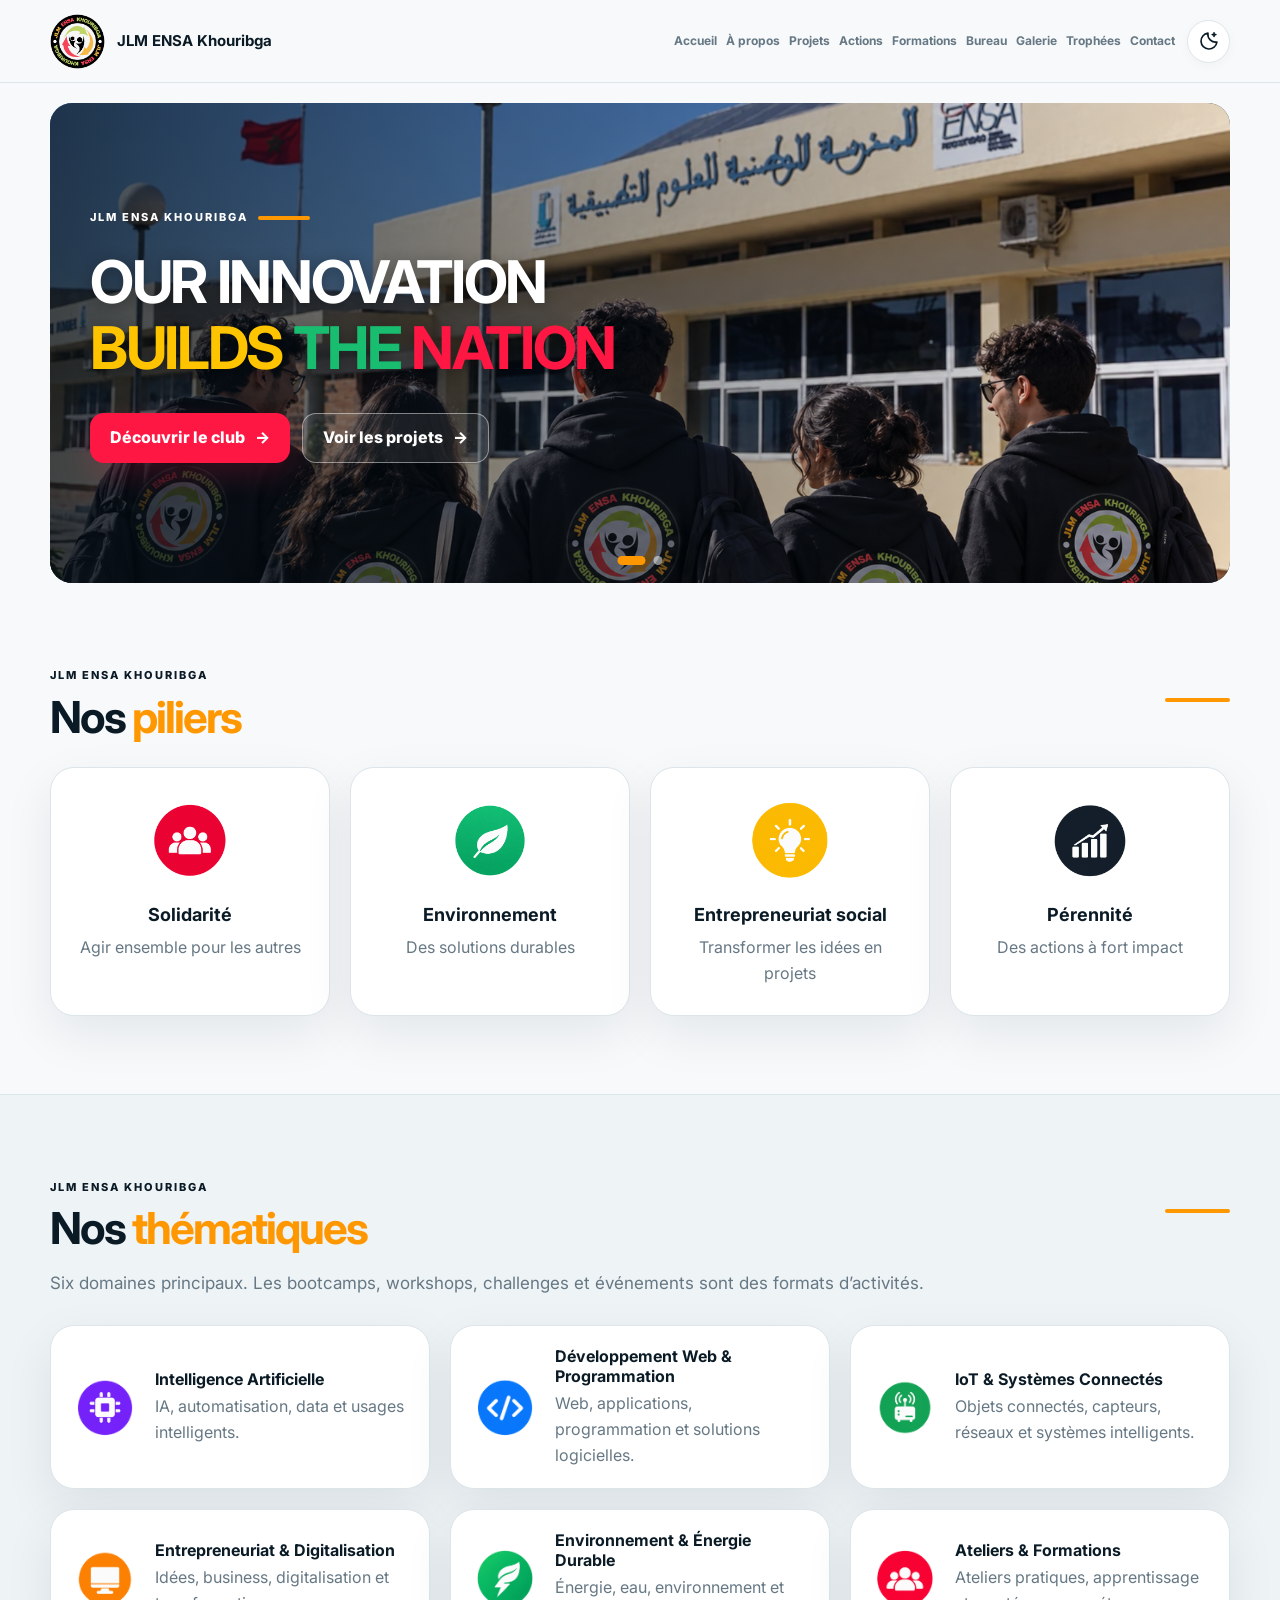
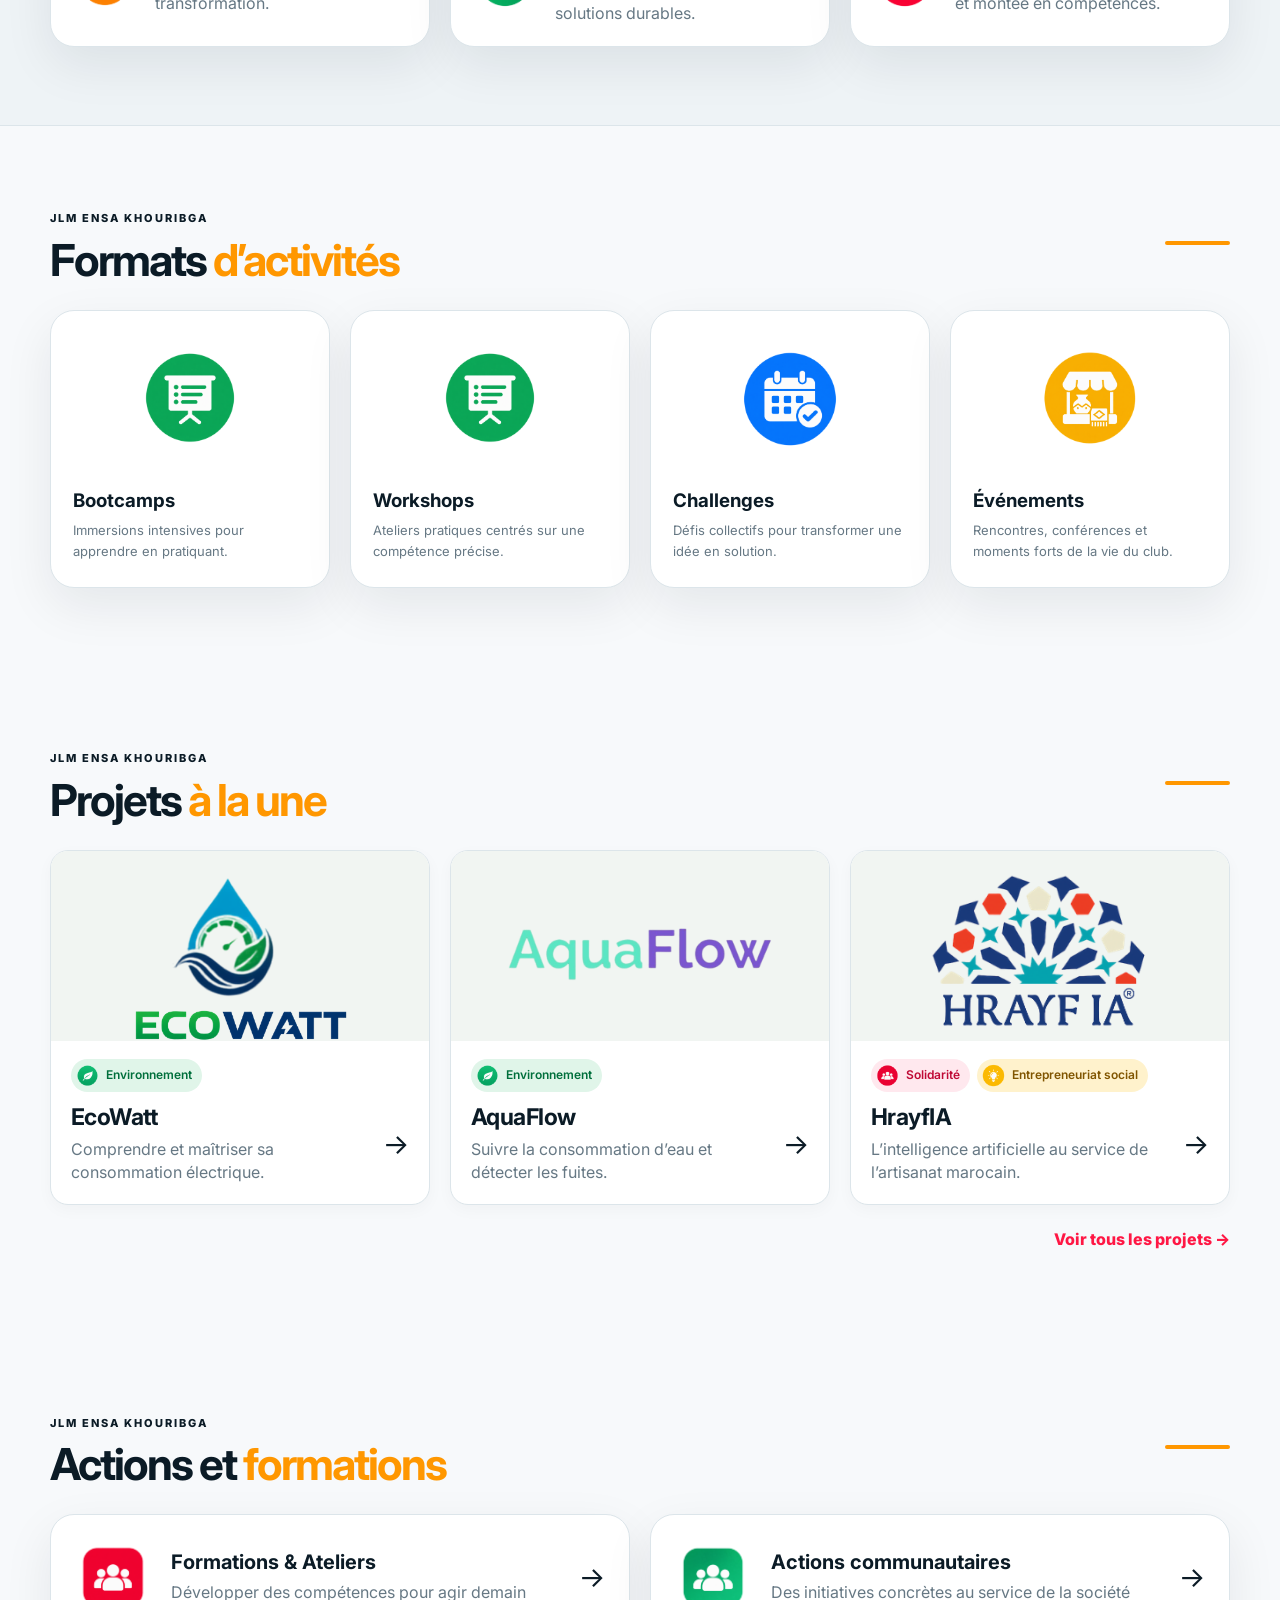
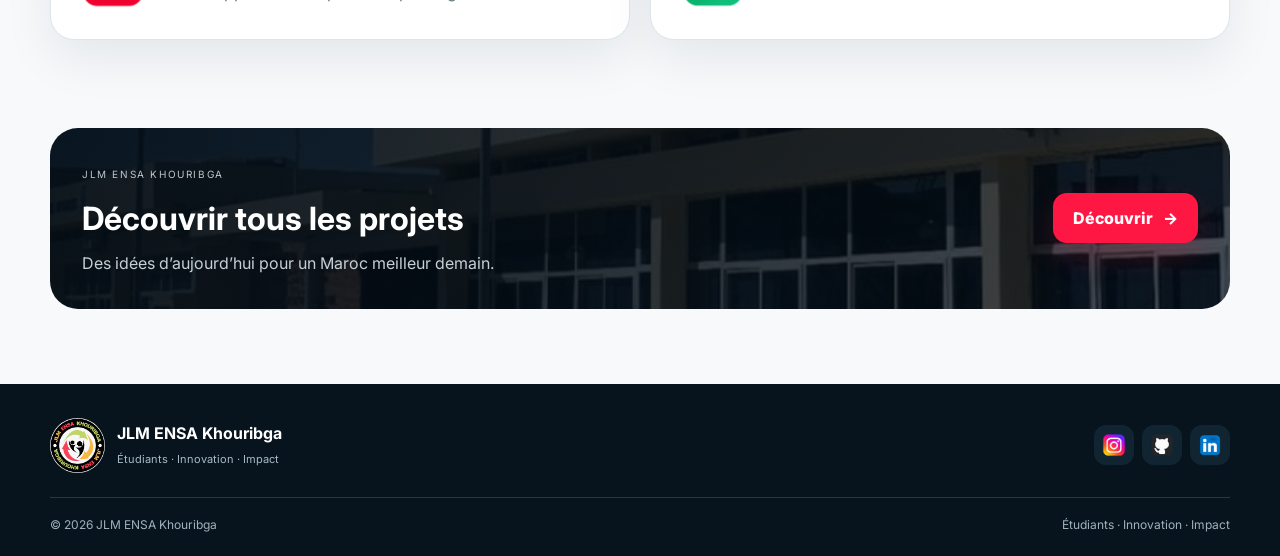
==== commit 759baa01: "Update club pillars and history, simplify contact and fix favicon" ====
--- a/index.html
+++ b/index.html
@@ -1 +1 @@
-<!doctype html><html lang="fr"><head><meta charset="utf-8"><meta name="viewport" content="width=device-width,initial-scale=1"><meta name="theme-color" content="#081722"><meta name="description" content="JLM ENSA Khouribga — Étudiants, Innovation, Impact."><title>JLM ENSA Khouribga</title><link rel="icon" href="assets/icon-pack-archive/ensa/jlm_logo.jpeg"><link rel="stylesheet" href="css/style.css"></head><body data-page="home"><div id="app"></div><script src="js/data.js"></script><script src="js/app.js"></script></body></html>
+<!doctype html><html lang="fr"><head><meta charset="utf-8"><meta name="viewport" content="width=device-width,initial-scale=1"><meta name="theme-color" content="#081722"><meta name="description" content="JLM ENSA Khouribga — Étudiants, Innovation, Impact."><title>JLM ENSA Khouribga</title><link rel="icon" type="image/svg+xml" href="assets/favicon.svg"><link rel="stylesheet" href="css/style.css"></head><body data-page="home"><div id="app"></div><script src="js/data.js"></script><script src="js/app.js"></script></body></html>
